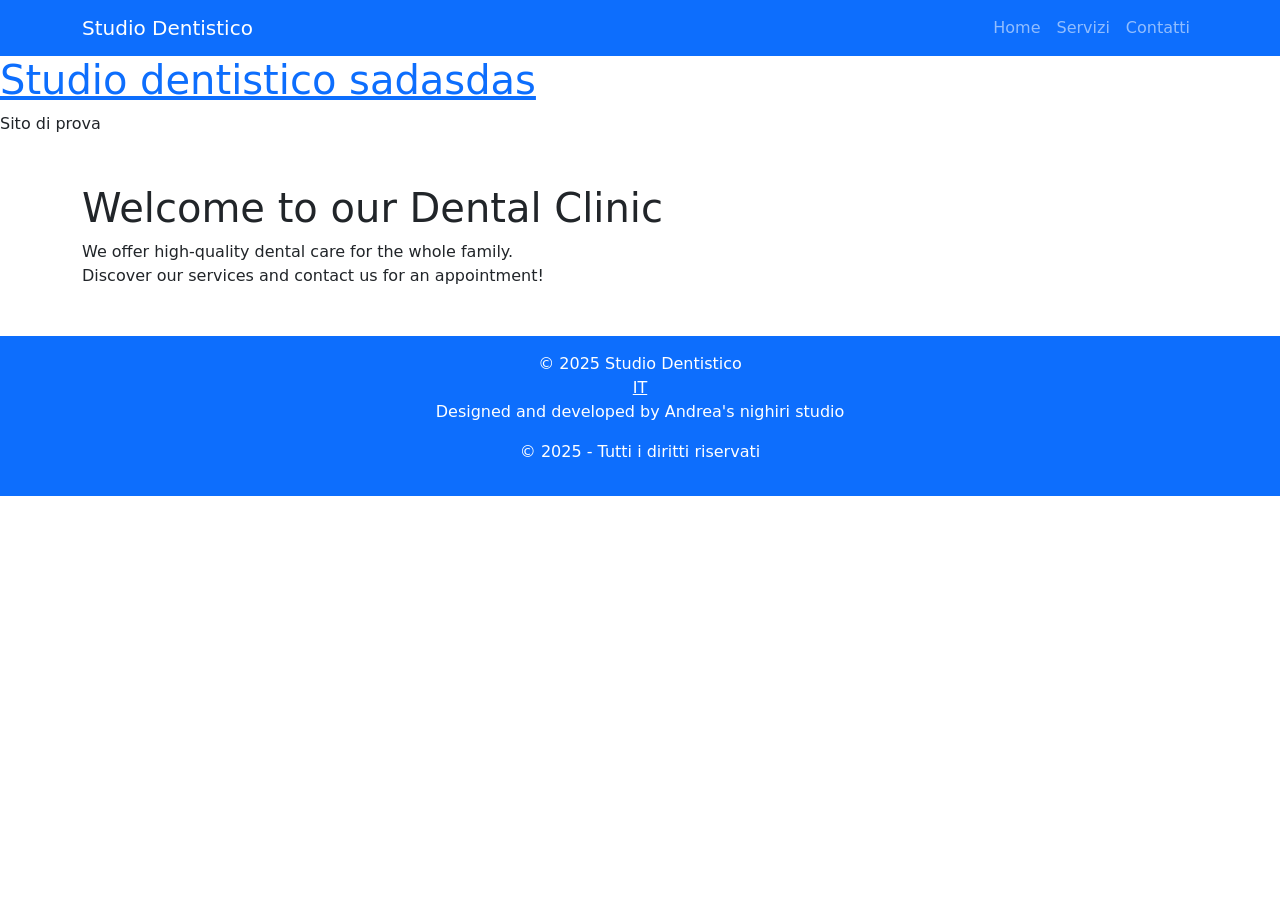
==== en/index.html @ e60d58b8 "Update from https://github.com/aerdnac1/studiodentisticolm/commit/644de31489ffd1f823ab9512b9eb81d92a" ====
<!doctype html><html lang="en"><head><meta charset="UTF-8"><meta name="viewport" content="width=device-width,initial-scale=1"><title>Home</title><link rel="stylesheet" href="/css/bootstrap.min.css"><link rel="stylesheet" href="/css/style.css"></head><body><header><nav class="navbar navbar-expand-lg navbar-dark bg-primary"><div class="container"><a class="navbar-brand" href="/en/">Studio Dentistico</a><ul class="navbar-nav ms-auto"><li class="nav-item"><a class="nav-link" href="/en/">Home</a></li><li class="nav-item"><a class="nav-link" href="/en/servizi/">Servizi</a></li><li class="nav-item"><a class="nav-link" href="/en/contatti/">Contatti</a></li></ul></div></nav><h1><a href="/">Studio dentistico sadasdas</a></h1><p>Sito di prova</p></header><main class="container my-5"><h1>Welcome to our Dental Clinic</h1><p>We offer high-quality dental care for the whole family.<br>Discover our services and contact us for an appointment!</p></main><footer class="bg-primary text-white text-center p-3">&copy; 2025 Studio Dentistico<br><a href="/it/" lang="it" class="text-white mx-2">IT</a><p>Designed and developed by Andrea&#39;s nighiri studio</p><p>© 2025 - Tutti i diritti riservati</p></footer><script src="/js/bootstrap.bundle.min.js"></script><script src="/js/script.js"></script></body></html>
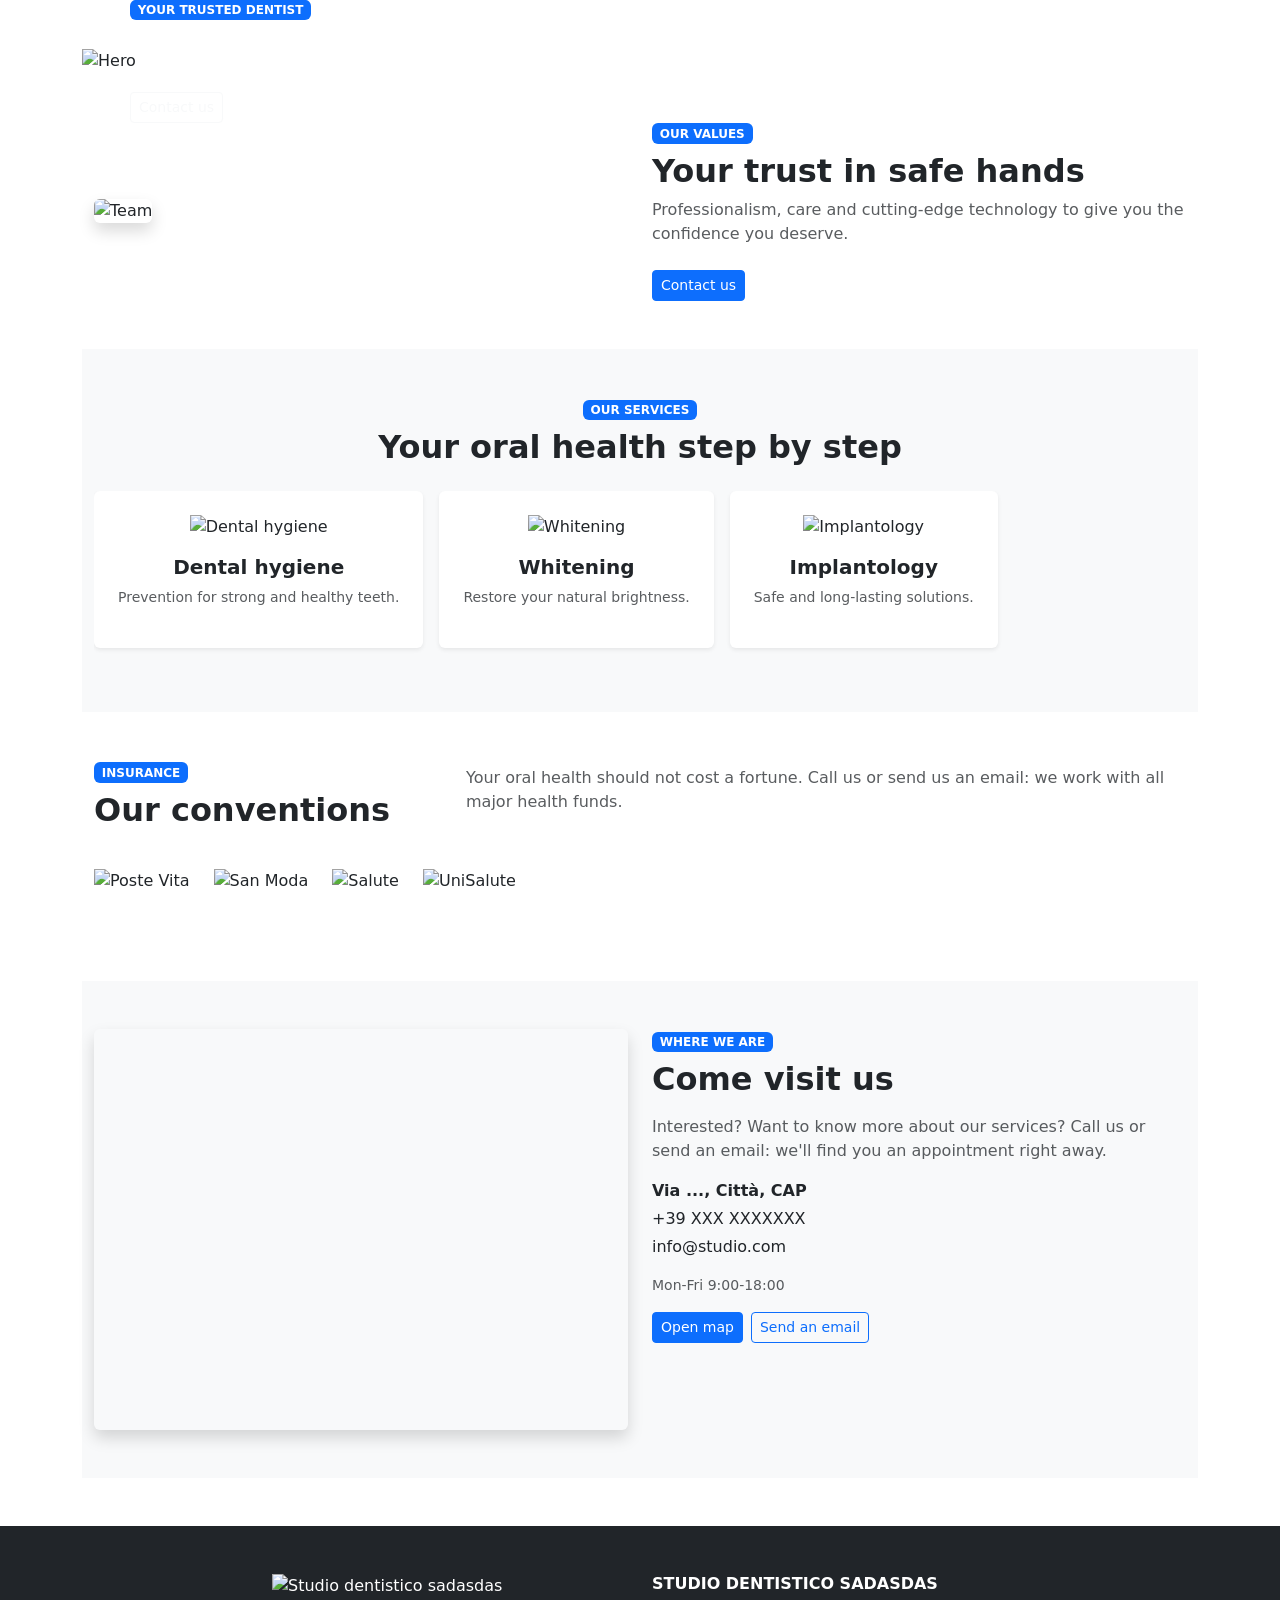
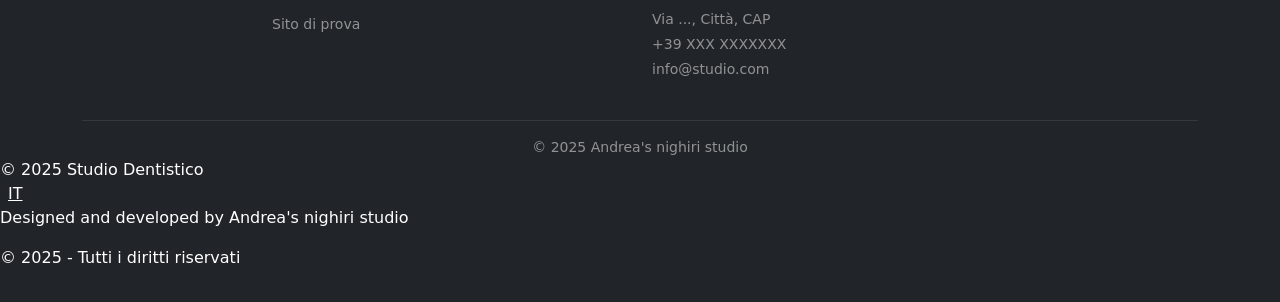
==== commit 5d500426: "Update from https://github.com/aerdnac1/studiodentisticolm/commit/4c09d55066d89d2bc985ddf14fbe2d414d" ====
--- a/en/index.html
+++ b/en/index.html
@@ -1 +1 @@
-<!doctype html><html lang="en"><head><meta charset="UTF-8"><meta name="viewport" content="width=device-width,initial-scale=1"><title>Home</title><link rel="stylesheet" href="/css/bootstrap.min.css"><link rel="stylesheet" href="/css/style.css"></head><body><header><nav class="navbar navbar-expand-lg navbar-dark bg-primary"><div class="container"><a class="navbar-brand" href="/en/">Studio Dentistico</a><ul class="navbar-nav ms-auto"><li class="nav-item"><a class="nav-link" href="/en/">Home</a></li><li class="nav-item"><a class="nav-link" href="/en/servizi/">Servizi</a></li><li class="nav-item"><a class="nav-link" href="/en/contatti/">Contatti</a></li></ul></div></nav><h1><a href="/">Studio dentistico sadasdas</a></h1><p>Sito di prova</p></header><main class="container my-5"><h1>Welcome to our Dental Clinic</h1><p>We offer high-quality dental care for the whole family.<br>Discover our services and contact us for an appointment!</p></main><footer class="bg-primary text-white text-center p-3">&copy; 2025 Studio Dentistico<br><a href="/it/" lang="it" class="text-white mx-2">IT</a><p>Designed and developed by Andrea&#39;s nighiri studio</p><p>© 2025 - Tutti i diritti riservati</p></footer><script src="/js/bootstrap.bundle.min.js"></script><script src="/js/script.js"></script></body></html>+<!doctype html><html lang="en"><head><meta charset="UTF-8"><meta name="viewport" content="width=device-width,initial-scale=1"><title>Home</title><link rel="stylesheet" href="/css/bootstrap.min.css"><link rel="stylesheet" href="/css/style.css"></head><body><main class="container my-5"><section class="hero-section position-relative"><img src="/img/hero/hero.jpg" alt="Hero" class="hero-bg w-100"><div class="hero-overlay position-absolute top-0 start-0 w-100 h-100"></div><div class="hero-content position-absolute top-50 start-0 translate-middle-y px-4 px-md-5"><span class="badge bg-primary text-uppercase mb-2">Your trusted dentist</span><h1 class="text-white fw-bold">Take care of your smile :)</h1><a href="#contatti" class="btn btn-outline-light btn-sm mt-2">Contact us</a></div></section><section class="values-section py-5"><div class="container"><div class="row align-items-center g-4"><div class="col-12 col-md-6 order-2 order-md-1"><img src="/img/team/team.jpg" alt="Team" class="img-fluid rounded shadow"></div><div class="col-12 col-md-6 order-1 order-md-2"><span class="badge bg-primary text-uppercase mb-2">Our values</span><h2 class="fw-bold">Your trust in safe hands</h2><p class="text-muted">Professionalism, care and cutting-edge technology to give you the confidence you deserve.</p><a href="#contatti" class="btn btn-primary btn-sm mt-2">Contact us</a></div></div></div></section><section class="services-section py-5 bg-light"><div class="container"><div class="text-center mb-4"><span class="badge bg-primary text-uppercase mb-2">Our services</span><h2 class="fw-bold">Your oral health step by step</h2></div><div class="services-carousel d-flex gap-3 overflow-auto pb-3"><div class="services-card flex-shrink-0 text-center p-4 bg-white rounded shadow-sm"><img src="/img/icons/igiene.svg" alt="Dental hygiene" class="mb-3" width="64" height="64"><h5 class="fw-bold">Dental hygiene</h5><p class="text-muted small">Prevention for strong and healthy teeth.</p></div><div class="services-card flex-shrink-0 text-center p-4 bg-white rounded shadow-sm"><img src="/img/icons/sbiancamento.svg" alt="Whitening" class="mb-3" width="64" height="64"><h5 class="fw-bold">Whitening</h5><p class="text-muted small">Restore your natural brightness.</p></div><div class="services-card flex-shrink-0 text-center p-4 bg-white rounded shadow-sm"><img src="/img/icons/implantologia.svg" alt="Implantology" class="mb-3" width="64" height="64"><h5 class="fw-bold">Implantology</h5><p class="text-muted small">Safe and long-lasting solutions.</p></div></div></div></section><section class="conventions-section py-5"><div class="container"><div class="row align-items-center g-4"><div class="col-12 col-md-4"><span class="badge bg-primary text-uppercase mb-2">Insurance</span><h2 class="fw-bold">Our conventions</h2></div><div class="col-12 col-md-8"><p class="text-muted">Your oral health should not cost a fortune. Call us or send us an email: we work with all major health funds.</p></div></div><div class="conventions-carousel d-flex align-items-center gap-4 overflow-auto py-4 mt-2"><img src="/img/logos/postevita.png" alt="Poste Vita" class="flex-shrink-0" height="40"> <img src="/img/logos/sanmoda.png" alt="San Moda" class="flex-shrink-0" height="40"> <img src="/img/logos/salute.png" alt="Salute" class="flex-shrink-0" height="40"> <img src="/img/logos/unisalute.png" alt="UniSalute" class="flex-shrink-0" height="40"></div></div></section><section class="location-section py-5 bg-light" id="contatti"><div class="container"><div class="row g-4 align-items-start"><div class="col-12 col-md-6 order-2 order-md-1"><div class="ratio ratio-4x3 rounded overflow-hidden shadow"><iframe src="https://www.google.com/maps/embed?pb=!1m18!1m12!1m3!1d1000!2d11.12!3d46.07!2m3!1f0!2f0!3f0!3m2!1i1024!2i768!4f13.1!3m3!1m2!1s0x0%3A0x0!2zNDbCsDA0JzEyLjAiTiAxMcKwMDcnMTIuMCJF!5e0!3m2!1sit!2sit!4v1000000000000" style="border:0" allowfullscreen loading="lazy" referrerpolicy="no-referrer-when-downgrade"></iframe></div></div><div class="col-12 col-md-6 order-1 order-md-2"><span class="badge bg-primary text-uppercase mb-2">Where we are</span><h2 class="fw-bold">Come visit us</h2><p class="text-muted mt-3">Interested? Want to know more about our services? Call us or send an email: we&#39;ll find you an appointment right away.</p><p class="mb-1"><strong>Via ..., Città, CAP</strong></p><p class="mb-1">+39 XXX XXXXXXX</p><p class="mb-3">info@studio.com</p><p class="text-muted small">Mon-Fri 9:00-18:00</p><div class="d-flex gap-2 mt-3 flex-wrap"><a href="https://maps.google.com" target="_blank" rel="noopener" class="btn btn-primary btn-sm">Open map</a> <a href="https://maps.google.com" target="_blank" rel="noopener" class="btn btn-outline-primary btn-sm">Send an email</a></div></div></div></div></section></main><footer class="bg-dark text-white pt-5 pb-3"><div class="container"><div class="row g-4 justify-content-center text-center text-md-start"><div class="col-12 col-md-4"><img src="/img/logos/logo.png" alt="Studio dentistico sadasdas" height="48" class="mb-3"><p class="small text-white-50">Sito di prova</p></div><div class="col-12 col-md-4"><h6 class="fw-bold text-uppercase mb-3">Studio dentistico sadasdas</h6><p class="small text-white-50 mb-1">Via ..., Città, CAP</p><p class="small text-white-50 mb-1">+39 XXX XXXXXXX</p><p class="small text-white-50">info@studio.com</p></div></div><hr class="border-secondary mt-4"><p class="text-center text-white-50 small mb-0">&copy; 2025 Andrea&#39;s nighiri studio</p></div>&copy; 2025 Studio Dentistico<br><a href="/it/" lang="it" class="text-white mx-2">IT</a><p>Designed and developed by Andrea&#39;s nighiri studio</p><p>© 2025 - Tutti i diritti riservati</p></footer><script src="/js/bootstrap.bundle.min.js"></script><script src="/js/script.js"></script></body></html>
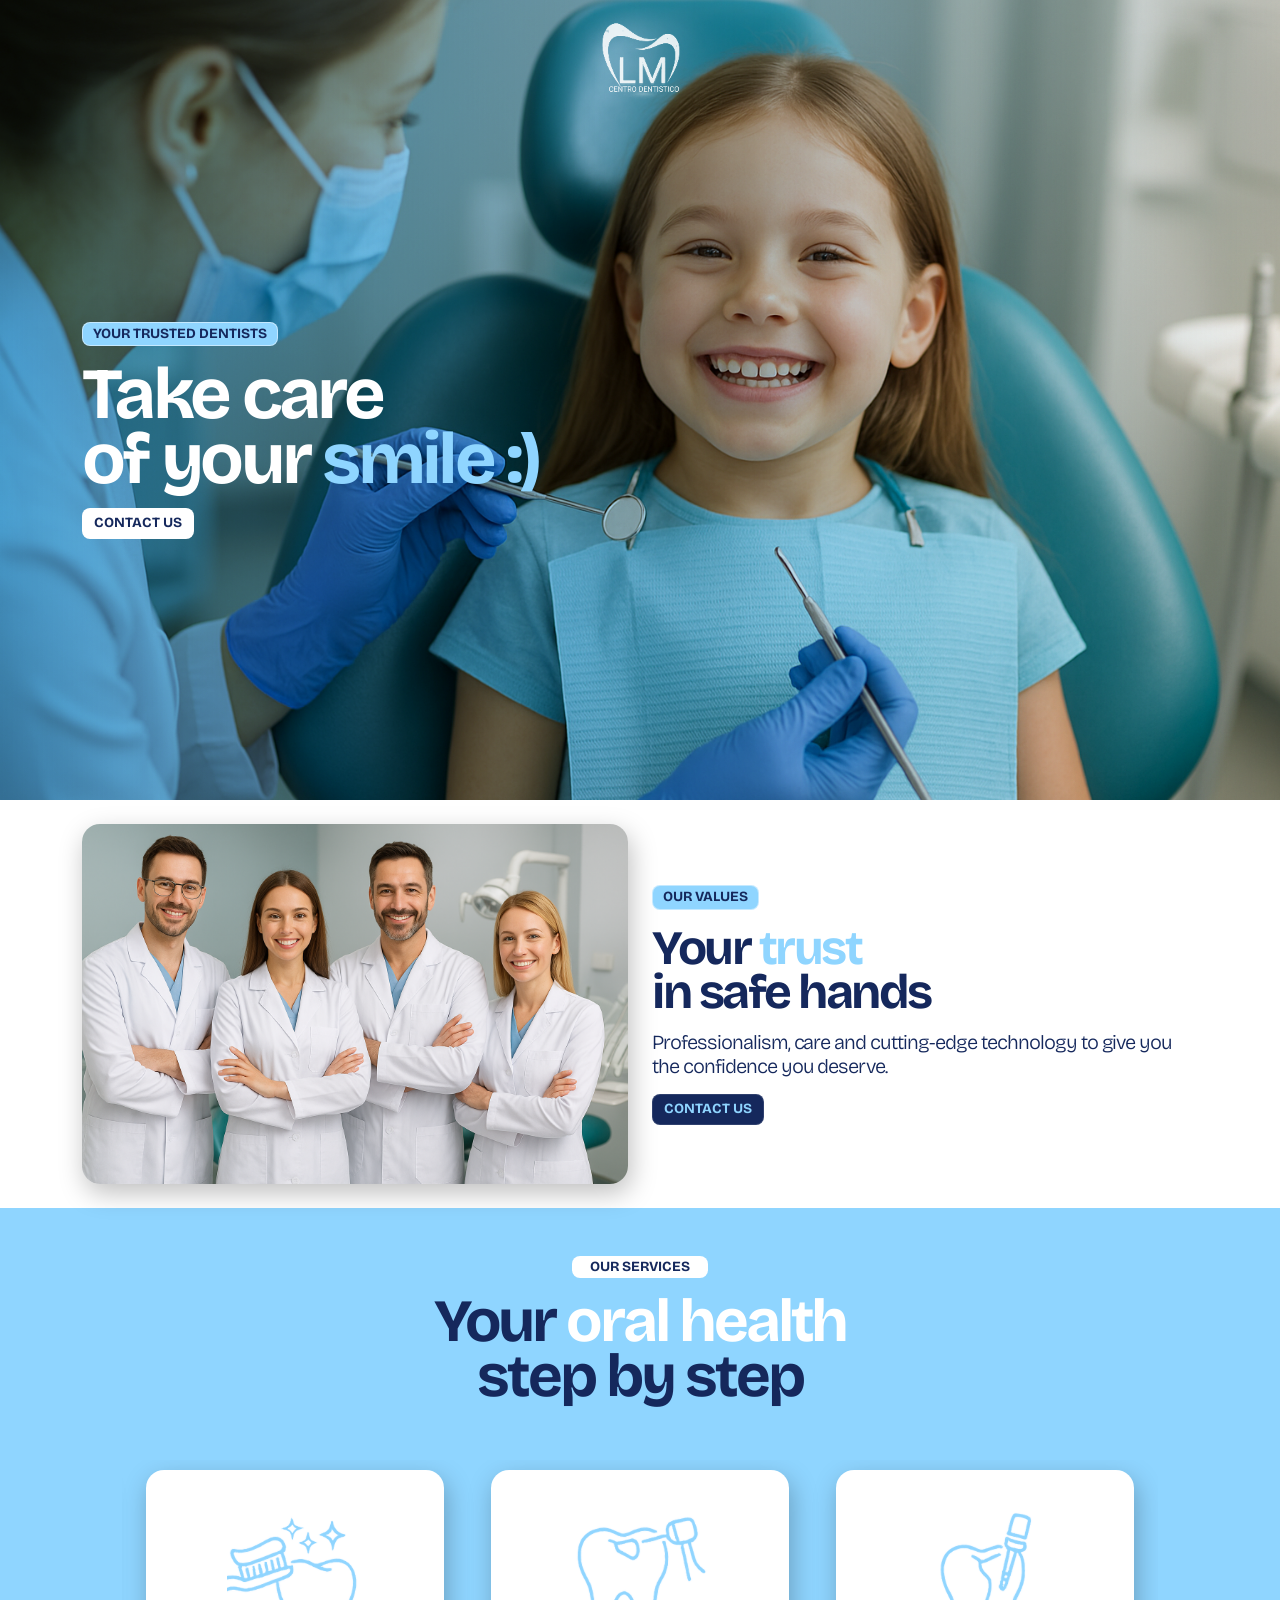
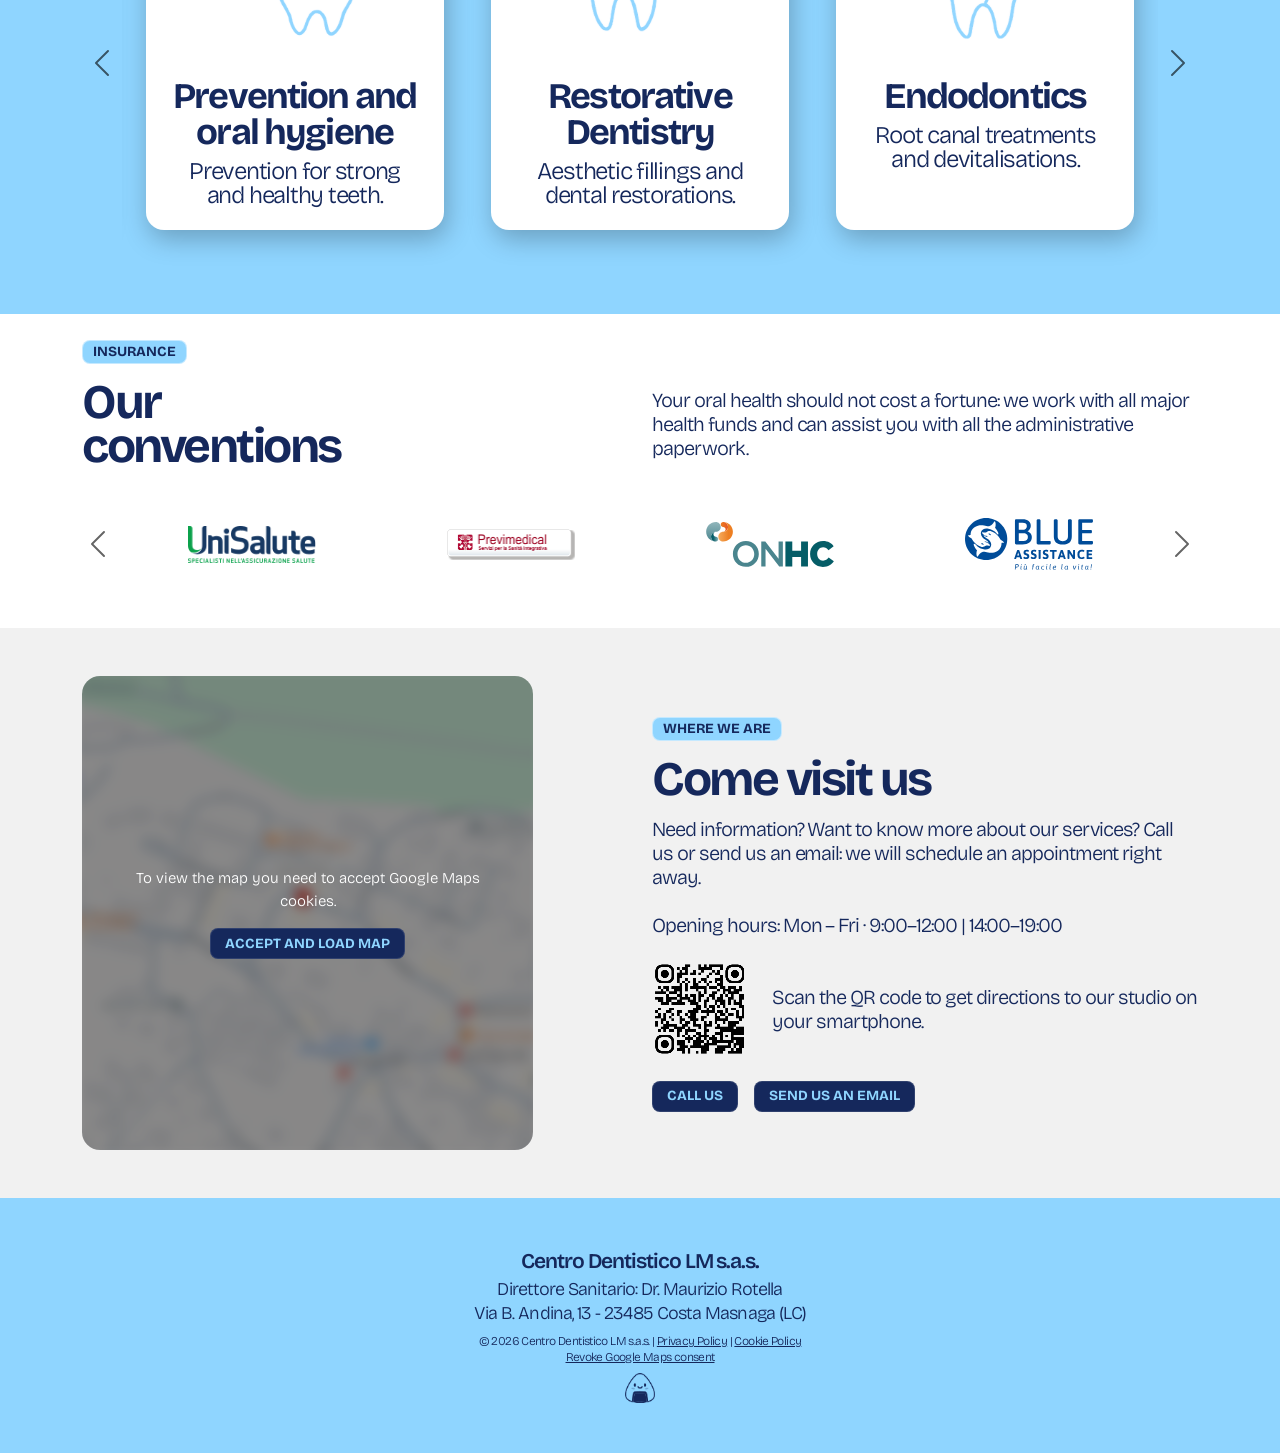
==== commit cc3ee1c8: "Update from https://github.com/aerdnac1/studiodentisticolm/commit/012fd859475fcc7dfa6a72af4cd1468dc0" ====
--- a/en/index.html
+++ b/en/index.html
@@ -1 +1 @@
-<!doctype html><html lang="en"><head><meta charset="UTF-8"><meta name="viewport" content="width=device-width,initial-scale=1"><title>Home</title><link rel="stylesheet" href="/css/bootstrap.min.css"><link rel="stylesheet" href="/css/style.css"></head><body><main class="container my-5"><section class="hero-section position-relative"><img src="/img/hero/hero.jpg" alt="Hero" class="hero-bg w-100"><div class="hero-overlay position-absolute top-0 start-0 w-100 h-100"></div><div class="hero-content position-absolute top-50 start-0 translate-middle-y px-4 px-md-5"><span class="badge bg-primary text-uppercase mb-2">Your trusted dentist</span><h1 class="text-white fw-bold">Take care of your smile :)</h1><a href="#contatti" class="btn btn-outline-light btn-sm mt-2">Contact us</a></div></section><section class="values-section py-5"><div class="container"><div class="row align-items-center g-4"><div class="col-12 col-md-6 order-2 order-md-1"><img src="/img/team/team.jpg" alt="Team" class="img-fluid rounded shadow"></div><div class="col-12 col-md-6 order-1 order-md-2"><span class="badge bg-primary text-uppercase mb-2">Our values</span><h2 class="fw-bold">Your trust in safe hands</h2><p class="text-muted">Professionalism, care and cutting-edge technology to give you the confidence you deserve.</p><a href="#contatti" class="btn btn-primary btn-sm mt-2">Contact us</a></div></div></div></section><section class="services-section py-5 bg-light"><div class="container"><div class="text-center mb-4"><span class="badge bg-primary text-uppercase mb-2">Our services</span><h2 class="fw-bold">Your oral health step by step</h2></div><div class="services-carousel d-flex gap-3 overflow-auto pb-3"><div class="services-card flex-shrink-0 text-center p-4 bg-white rounded shadow-sm"><img src="/img/icons/igiene.svg" alt="Dental hygiene" class="mb-3" width="64" height="64"><h5 class="fw-bold">Dental hygiene</h5><p class="text-muted small">Prevention for strong and healthy teeth.</p></div><div class="services-card flex-shrink-0 text-center p-4 bg-white rounded shadow-sm"><img src="/img/icons/sbiancamento.svg" alt="Whitening" class="mb-3" width="64" height="64"><h5 class="fw-bold">Whitening</h5><p class="text-muted small">Restore your natural brightness.</p></div><div class="services-card flex-shrink-0 text-center p-4 bg-white rounded shadow-sm"><img src="/img/icons/implantologia.svg" alt="Implantology" class="mb-3" width="64" height="64"><h5 class="fw-bold">Implantology</h5><p class="text-muted small">Safe and long-lasting solutions.</p></div></div></div></section><section class="conventions-section py-5"><div class="container"><div class="row align-items-center g-4"><div class="col-12 col-md-4"><span class="badge bg-primary text-uppercase mb-2">Insurance</span><h2 class="fw-bold">Our conventions</h2></div><div class="col-12 col-md-8"><p class="text-muted">Your oral health should not cost a fortune. Call us or send us an email: we work with all major health funds.</p></div></div><div class="conventions-carousel d-flex align-items-center gap-4 overflow-auto py-4 mt-2"><img src="/img/logos/postevita.png" alt="Poste Vita" class="flex-shrink-0" height="40"> <img src="/img/logos/sanmoda.png" alt="San Moda" class="flex-shrink-0" height="40"> <img src="/img/logos/salute.png" alt="Salute" class="flex-shrink-0" height="40"> <img src="/img/logos/unisalute.png" alt="UniSalute" class="flex-shrink-0" height="40"></div></div></section><section class="location-section py-5 bg-light" id="contatti"><div class="container"><div class="row g-4 align-items-start"><div class="col-12 col-md-6 order-2 order-md-1"><div class="ratio ratio-4x3 rounded overflow-hidden shadow"><iframe src="https://www.google.com/maps/embed?pb=!1m18!1m12!1m3!1d1000!2d11.12!3d46.07!2m3!1f0!2f0!3f0!3m2!1i1024!2i768!4f13.1!3m3!1m2!1s0x0%3A0x0!2zNDbCsDA0JzEyLjAiTiAxMcKwMDcnMTIuMCJF!5e0!3m2!1sit!2sit!4v1000000000000" style="border:0" allowfullscreen loading="lazy" referrerpolicy="no-referrer-when-downgrade"></iframe></div></div><div class="col-12 col-md-6 order-1 order-md-2"><span class="badge bg-primary text-uppercase mb-2">Where we are</span><h2 class="fw-bold">Come visit us</h2><p class="text-muted mt-3">Interested? Want to know more about our services? Call us or send an email: we&#39;ll find you an appointment right away.</p><p class="mb-1"><strong>Via ..., Città, CAP</strong></p><p class="mb-1">+39 XXX XXXXXXX</p><p class="mb-3">info@studio.com</p><p class="text-muted small">Mon-Fri 9:00-18:00</p><div class="d-flex gap-2 mt-3 flex-wrap"><a href="https://maps.google.com" target="_blank" rel="noopener" class="btn btn-primary btn-sm">Open map</a> <a href="https://maps.google.com" target="_blank" rel="noopener" class="btn btn-outline-primary btn-sm">Send an email</a></div></div></div></div></section></main><footer class="bg-dark text-white pt-5 pb-3"><div class="container"><div class="row g-4 justify-content-center text-center text-md-start"><div class="col-12 col-md-4"><img src="/img/logos/logo.png" alt="Studio dentistico sadasdas" height="48" class="mb-3"><p class="small text-white-50">Sito di prova</p></div><div class="col-12 col-md-4"><h6 class="fw-bold text-uppercase mb-3">Studio dentistico sadasdas</h6><p class="small text-white-50 mb-1">Via ..., Città, CAP</p><p class="small text-white-50 mb-1">+39 XXX XXXXXXX</p><p class="small text-white-50">info@studio.com</p></div></div><hr class="border-secondary mt-4"><p class="text-center text-white-50 small mb-0">&copy; 2025 Andrea&#39;s nighiri studio</p></div>&copy; 2025 Studio Dentistico<br><a href="/it/" lang="it" class="text-white mx-2">IT</a><p>Designed and developed by Andrea&#39;s nighiri studio</p><p>© 2025 - Tutti i diritti riservati</p></footer><script src="/js/bootstrap.bundle.min.js"></script><script src="/js/script.js"></script></body></html>+<!doctype html><html lang="en"><head><meta charset="UTF-8"><meta name="viewport" content="width=device-width,initial-scale=1"><meta http-equiv="Content-Security-Policy" content="default-src 'self'; script-src 'self'; style-src 'self' 'unsafe-inline'; frame-src https://www.google.com https://maps.google.com; img-src 'self' data: https:; font-src 'self'; connect-src 'none';"><meta http-equiv="X-Frame-Options" content="SAMEORIGIN"><meta http-equiv="X-Content-Type-Options" content="nosniff"><meta name="referrer" content="no-referrer-when-downgrade"><meta name="language" content="en"><meta name="description" content="Siamo uno studio dentistico dedicato a fornire cure dentali di alta qualità in un ambiente accogliente e professionale. Il nostro team di esperti è impegnato a garantire la salute orale dei nostri pazienti attraverso trattamenti personalizzati e tecnologie all&#39;avanguardia."><link rel="canonical" href="https://www.studiodentisticolm.it/en/"><meta property="og:title" content="Home — Centro Dentistico LM s.a.s."><meta property="og:description" content="Siamo uno studio dentistico dedicato a fornire cure dentali di alta qualità in un ambiente accogliente e professionale. Il nostro team di esperti è impegnato a garantire la salute orale dei nostri pazienti attraverso trattamenti personalizzati e tecnologie all&#39;avanguardia."><meta property="og:url" content="https://www.studiodentisticolm.it/en/"><meta property="og:type" content="website"><meta property="og:image" content="https://www.studiodentisticolm.it/img/hero/titolo-background@1x.png"><title>Home — Centro Dentistico LM s.a.s.</title><link rel="stylesheet" href="/css/bootstrap.min.css"><link rel="stylesheet" href="/css/style.css"></head><body><a href="#main-content" class="skip-link">Skip to main content</a><main id="main-content" aria-label="Main content"><section class="hero-section position-relative overflow-hidden" aria-labelledby="hero-heading"><img src="/img/hero/titolo-background@1x.png" alt="" class="hero-bg"><div class="hero-overlay position-absolute top-0 start-0 w-100 h-100"></div><div class="container-lg position-relative h-100 d-flex flex-column"><div class="row pt-3"><div class="col-12 text-center"><div class="hero-logo"><img src="/img/logos/dentista-logo@1x.png" alt="Logo Centro Dentistico LM" class="hero-logo-img"></div></div></div><div class="row flex-grow-1 align-items-end align-items-md-center pb-4"><div class="col-12 col-md-6 col-lg-5"><div class="row mb-3"><div class="col-12"><span class="section-badge hero-badge">Your trusted dentists</span></div></div><div class="row mb-3"><div class="col-12"><h1 id="hero-heading" class="hero-title">Take care<br>of your <span class="hero-title-accent">smile :)</span></h1></div></div><div class="row mb-4"><div class="col-12"><a href="mailto:centrodentisticolm@gmail.com" class="hero-cta">CONTACT US</a></div></div></div></div></div></section><section class="values-section py-3 py-md-4" aria-labelledby="values-heading"><div class="container-lg"><div class="row align-items-center g-4"><div class="col-12 col-md-6 order-2 order-md-1"><img src="/img/team/team@1x.png" alt="The team at Centro Dentistico LM" class="values-team-img"></div><div class="col-12 col-md-6 order-1 order-md-2"><div class="row mb-3"><div class="col-12"><span class="section-badge values-badge">Our values</span></div></div><div class="row mb-3"><div class="col-12"><h2 id="values-heading" class="values-title">Your <span class="values-title-accent">trust</span><br>in safe hands</h2></div></div><div class="row mb-3"><div class="col-12"><p class="values-text">Professionalism, care and cutting-edge technology to give you the confidence you deserve.</p></div></div><div class="row"><div class="col-12"><a href="mailto:centrodentisticolm@gmail.com" class="values-cta">CONTACT US</a></div></div></div></div></div></section><section class="services-section py-5" aria-labelledby="services-heading"><div class="container-lg"><div class="row justify-content-center mb-3"><div class="col-auto"><span class="section-badge services-badge">Our services</span></div></div><div class="row justify-content-center mb-5"><div class="col-12 text-center"><h2 id="services-heading" class="services-title">Your <span class="services-title-accent">oral health</span><br>step by step</h2></div></div><div class="d-md-none"><div class="mc-carousel services-carousel-wrap" data-mc-visible="1" data-mc-interval="3000"><div class="mc-viewport services-mc-viewport"><div class="mc-track"><div class="mc-item"><button class="services-card d-flex flex-column align-items-center" data-bs-toggle="modal" data-bs-target="#service-modal-igiene" aria-haspopup="dialog"><img src="/img/icons/01_igiene_orale@1x.png" alt="Prevention and oral hygiene" class="services-card-img"><h3 class="services-card-title">Prevention and oral hygiene</h3><p class="services-card-text mb-0">Prevention for strong and healthy teeth.</p></button></div><div class="mc-item"><button class="services-card d-flex flex-column align-items-center" data-bs-toggle="modal" data-bs-target="#service-modal-conservativa" aria-haspopup="dialog"><img src="/img/icons/02_conservativa@1x.png" alt="Restorative Dentistry" class="services-card-img"><h3 class="services-card-title">Restorative Dentistry</h3><p class="services-card-text mb-0">Aesthetic fillings and dental restorations.</p></button></div><div class="mc-item"><button class="services-card d-flex flex-column align-items-center" data-bs-toggle="modal" data-bs-target="#service-modal-endodonzia" aria-haspopup="dialog"><img src="/img/icons/03_endodonzia@1x.png" alt="Endodontics" class="services-card-img"><h3 class="services-card-title">Endodontics</h3><p class="services-card-text mb-0">Root canal treatments and devitalisations.</p></button></div><div class="mc-item"><button class="services-card d-flex flex-column align-items-center" data-bs-toggle="modal" data-bs-target="#service-modal-protesi" aria-haspopup="dialog"><img src="/img/icons/04_protesi@1x.png" alt="Prosthetics" class="services-card-img"><h3 class="services-card-title">Prosthetics</h3><p class="services-card-text mb-0">Fixed and removable.</p></button></div><div class="mc-item"><button class="services-card d-flex flex-column align-items-center" data-bs-toggle="modal" data-bs-target="#service-modal-implantologia" aria-haspopup="dialog"><img src="/img/icons/05_implantologia@1x.png" alt="Implantology" class="services-card-img"><h3 class="services-card-title">Implantology</h3><p class="services-card-text mb-0">Safe and long-lasting solutions.</p></button></div><div class="mc-item"><button class="services-card d-flex flex-column align-items-center" data-bs-toggle="modal" data-bs-target="#service-modal-ortodonzia" aria-haspopup="dialog"><img src="/img/icons/06_ortodonzia@1x.png" alt="Orthodontics" class="services-card-img"><h3 class="services-card-title">Orthodontics</h3><p class="services-card-text mb-0">Invisible aligners.</p></button></div><div class="mc-item"><button class="services-card d-flex flex-column align-items-center" data-bs-toggle="modal" data-bs-target="#service-modal-parodontologia" aria-haspopup="dialog"><img src="/img/icons/07_parodontologia@1x.png" alt="Periodontology" class="services-card-img"><h3 class="services-card-title">Periodontology</h3><p class="services-card-text mb-0">Treatment of gingivitis and periodontitis.</p></button></div><div class="mc-item"><button class="services-card d-flex flex-column align-items-center" data-bs-toggle="modal" data-bs-target="#service-modal-chirurgia" aria-haspopup="dialog"><img src="/img/icons/08_chirurgia@1x.png" alt="Oral Surgery" class="services-card-img"><h3 class="services-card-title">Oral Surgery</h3><p class="services-card-text mb-0">Extractions in complete safety.</p></button></div><div class="mc-item"><button class="services-card d-flex flex-column align-items-center" data-bs-toggle="modal" data-bs-target="#service-modal-estetica" aria-haspopup="dialog"><img src="/img/icons/09_estetica@1x.png" alt="Aesthetic Dentistry" class="services-card-img"><h3 class="services-card-title">Aesthetic Dentistry</h3><p class="services-card-text mb-0">Teeth whitening and dental veneers.</p></button></div></div></div><button class="mc-prev services-carousel-control" type="button" aria-label="Previous"><span class="carousel-control-prev-icon" aria-hidden="true"></span> <span class="visually-hidden">Previous</span></button> <button class="mc-next services-carousel-control" type="button" aria-label="Next"><span class="carousel-control-next-icon" aria-hidden="true"></span> <span class="visually-hidden">Next</span></button></div></div><div class="d-none d-md-block"><div class="mc-carousel services-carousel-wrap" data-mc-visible="3" data-mc-interval="3000"><div class="mc-viewport services-mc-viewport"><div class="mc-track"><div class="mc-item"><button class="services-card d-flex flex-column align-items-center" data-bs-toggle="modal" data-bs-target="#service-modal-igiene" aria-haspopup="dialog"><img src="/img/icons/01_igiene_orale@1x.png" alt="Prevention and oral hygiene" class="services-card-img"><h3 class="services-card-title">Prevention and oral hygiene</h3><p class="services-card-text mb-0">Prevention for strong and healthy teeth.</p></button></div><div class="mc-item"><button class="services-card d-flex flex-column align-items-center" data-bs-toggle="modal" data-bs-target="#service-modal-conservativa" aria-haspopup="dialog"><img src="/img/icons/02_conservativa@1x.png" alt="Restorative Dentistry" class="services-card-img"><h3 class="services-card-title">Restorative Dentistry</h3><p class="services-card-text mb-0">Aesthetic fillings and dental restorations.</p></button></div><div class="mc-item"><button class="services-card d-flex flex-column align-items-center" data-bs-toggle="modal" data-bs-target="#service-modal-endodonzia" aria-haspopup="dialog"><img src="/img/icons/03_endodonzia@1x.png" alt="Endodontics" class="services-card-img"><h3 class="services-card-title">Endodontics</h3><p class="services-card-text mb-0">Root canal treatments and devitalisations.</p></button></div><div class="mc-item"><button class="services-card d-flex flex-column align-items-center" data-bs-toggle="modal" data-bs-target="#service-modal-protesi" aria-haspopup="dialog"><img src="/img/icons/04_protesi@1x.png" alt="Prosthetics" class="services-card-img"><h3 class="services-card-title">Prosthetics</h3><p class="services-card-text mb-0">Fixed and removable.</p></button></div><div class="mc-item"><button class="services-card d-flex flex-column align-items-center" data-bs-toggle="modal" data-bs-target="#service-modal-implantologia" aria-haspopup="dialog"><img src="/img/icons/05_implantologia@1x.png" alt="Implantology" class="services-card-img"><h3 class="services-card-title">Implantology</h3><p class="services-card-text mb-0">Safe and long-lasting solutions.</p></button></div><div class="mc-item"><button class="services-card d-flex flex-column align-items-center" data-bs-toggle="modal" data-bs-target="#service-modal-ortodonzia" aria-haspopup="dialog"><img src="/img/icons/06_ortodonzia@1x.png" alt="Orthodontics" class="services-card-img"><h3 class="services-card-title">Orthodontics</h3><p class="services-card-text mb-0">Invisible aligners.</p></button></div><div class="mc-item"><button class="services-card d-flex flex-column align-items-center" data-bs-toggle="modal" data-bs-target="#service-modal-parodontologia" aria-haspopup="dialog"><img src="/img/icons/07_parodontologia@1x.png" alt="Periodontology" class="services-card-img"><h3 class="services-card-title">Periodontology</h3><p class="services-card-text mb-0">Treatment of gingivitis and periodontitis.</p></button></div><div class="mc-item"><button class="services-card d-flex flex-column align-items-center" data-bs-toggle="modal" data-bs-target="#service-modal-chirurgia" aria-haspopup="dialog"><img src="/img/icons/08_chirurgia@1x.png" alt="Oral Surgery" class="services-card-img"><h3 class="services-card-title">Oral Surgery</h3><p class="services-card-text mb-0">Extractions in complete safety.</p></button></div><div class="mc-item"><button class="services-card d-flex flex-column align-items-center" data-bs-toggle="modal" data-bs-target="#service-modal-estetica" aria-haspopup="dialog"><img src="/img/icons/09_estetica@1x.png" alt="Aesthetic Dentistry" class="services-card-img"><h3 class="services-card-title">Aesthetic Dentistry</h3><p class="services-card-text mb-0">Teeth whitening and dental veneers.</p></button></div></div></div><button class="mc-prev services-carousel-control" type="button" aria-label="Previous"><span class="carousel-control-prev-icon" aria-hidden="true"></span> <span class="visually-hidden">Previous</span></button> <button class="mc-next services-carousel-control" type="button" aria-label="Next"><span class="carousel-control-next-icon" aria-hidden="true"></span> <span class="visually-hidden">Next</span></button></div></div></div></section><div class="modal fade" id="service-modal-igiene" tabindex="-1" aria-labelledby="service-modal-igiene-label" aria-hidden="true"><div class="modal-dialog modal-dialog-centered"><div class="modal-content"><div class="modal-header border-0 pb-0"><h4 class="modal-title services-modal-title" id="service-modal-igiene-label">Prevention and oral hygiene</h4><button type="button" class="btn-close" data-bs-dismiss="modal" aria-label="Close"></button></div><div class="modal-body pt-2"><p class="services-modal-subtitle">Prevention and Oral Hygiene: professional oral hygiene (scaling, check-ups, fissure sealants, fluoride prophylaxis and oral hygiene education)</p><p class="services-modal-description">Prevention is the foundation of a healthy mouth. Through regular check-ups and professional oral hygiene sessions, we help patients prevent cavities, gingivitis and other oral diseases. We educate adults and children on proper daily hygiene to keep their smile healthy over time.</p></div></div></div></div><div class="modal fade" id="service-modal-conservativa" tabindex="-1" aria-labelledby="service-modal-conservativa-label" aria-hidden="true"><div class="modal-dialog modal-dialog-centered"><div class="modal-content"><div class="modal-header border-0 pb-0"><h4 class="modal-title services-modal-title" id="service-modal-conservativa-label">Restorative Dentistry</h4><button type="button" class="btn-close" data-bs-dismiss="modal" aria-label="Close"></button></div><div class="modal-body pt-2"><p class="services-modal-subtitle">Restorative Dentistry: aesthetic fillings and dental restorations</p><p class="services-modal-description">We treat teeth damaged by decay or trauma, preserving as much of the natural tooth structure as possible. We use high-quality aesthetic materials for functional and long-lasting fillings and restorations.</p></div></div></div></div><div class="modal fade" id="service-modal-endodonzia" tabindex="-1" aria-labelledby="service-modal-endodonzia-label" aria-hidden="true"><div class="modal-dialog modal-dialog-centered"><div class="modal-content"><div class="modal-header border-0 pb-0"><h4 class="modal-title services-modal-title" id="service-modal-endodonzia-label">Endodontics</h4><button type="button" class="btn-close" data-bs-dismiss="modal" aria-label="Close"></button></div><div class="modal-body pt-2"><p class="services-modal-subtitle">Endodontics: devitalisations, root canal treatments and endodontic retreatments</p><p class="services-modal-description">When decay reaches the inner part of the tooth, we intervene with precise and painless root canal treatments. Our goal is to eliminate the infection, save the natural tooth and restore its functionality.</p></div></div></div></div><div class="modal fade" id="service-modal-protesi" tabindex="-1" aria-labelledby="service-modal-protesi-label" aria-hidden="true"><div class="modal-dialog modal-dialog-centered"><div class="modal-content"><div class="modal-header border-0 pb-0"><h4 class="modal-title services-modal-title" id="service-modal-protesi-label">Prosthetics</h4><button type="button" class="btn-close" data-bs-dismiss="modal" aria-label="Close"></button></div><div class="modal-body pt-2"><p class="services-modal-subtitle">Prosthetics: fixed and removable</p><p class="services-modal-description">We create custom fixed and removable prostheses, designed to ensure comfort, aesthetics and functionality. Each solution is tailored to restore a natural smile and proper chewing.</p></div></div></div></div><div class="modal fade" id="service-modal-implantologia" tabindex="-1" aria-labelledby="service-modal-implantologia-label" aria-hidden="true"><div class="modal-dialog modal-dialog-centered"><div class="modal-content"><div class="modal-header border-0 pb-0"><h4 class="modal-title services-modal-title" id="service-modal-implantologia-label">Implantology</h4><button type="button" class="btn-close" data-bs-dismiss="modal" aria-label="Close"></button></div><div class="modal-body pt-2"><p class="services-modal-subtitle">Implantology: dental implants, immediate loading implantology and bone regeneration</p><p class="services-modal-description">Dental implants are a safe and long-lasting solution for replacing one or more missing teeth. Thanks to modern techniques and high-quality materials, we restore aesthetics and functionality in a stable and reliable way.</p></div></div></div></div><div class="modal fade" id="service-modal-ortodonzia" tabindex="-1" aria-labelledby="service-modal-ortodonzia-label" aria-hidden="true"><div class="modal-dialog modal-dialog-centered"><div class="modal-content"><div class="modal-header border-0 pb-0"><h4 class="modal-title services-modal-title" id="service-modal-ortodonzia-label">Orthodontics</h4><button type="button" class="btn-close" data-bs-dismiss="modal" aria-label="Close"></button></div><div class="modal-body pt-2"><p class="services-modal-subtitle">Orthodontics: invisible aligners</p><p class="services-modal-description">We correct dental misalignments and chewing problems in children, adolescents and adults. We offer solutions such as invisible orthodontic treatments, designed to combine effectiveness and discretion.</p></div></div></div></div><div class="modal fade" id="service-modal-parodontologia" tabindex="-1" aria-labelledby="service-modal-parodontologia-label" aria-hidden="true"><div class="modal-dialog modal-dialog-centered"><div class="modal-content"><div class="modal-header border-0 pb-0"><h4 class="modal-title services-modal-title" id="service-modal-parodontologia-label">Periodontology</h4><button type="button" class="btn-close" data-bs-dismiss="modal" aria-label="Close"></button></div><div class="modal-body pt-2"><p class="services-modal-subtitle">Periodontology: treatment of gingivitis, periodontitis, root planing and periodontal surgery</p><p class="services-modal-description">We treat gum diseases such as gingivitis and periodontitis, with targeted therapies to preserve the health of the tooth&#39;s supporting tissues and prevent tooth loss.</p></div></div></div></div><div class="modal fade" id="service-modal-chirurgia" tabindex="-1" aria-labelledby="service-modal-chirurgia-label" aria-hidden="true"><div class="modal-dialog modal-dialog-centered"><div class="modal-content"><div class="modal-header border-0 pb-0"><h4 class="modal-title services-modal-title" id="service-modal-chirurgia-label">Oral Surgery</h4><button type="button" class="btn-close" data-bs-dismiss="modal" aria-label="Close"></button></div><div class="modal-body pt-2"><p class="services-modal-subtitle">Oral Surgery: extractions in complete safety</p><p class="services-modal-description">We perform oral surgery procedures such as simple and complex extractions, including wisdom teeth, in a safe and controlled environment.</p></div></div></div></div><div class="modal fade" id="service-modal-estetica" tabindex="-1" aria-labelledby="service-modal-estetica-label" aria-hidden="true"><div class="modal-dialog modal-dialog-centered"><div class="modal-content"><div class="modal-header border-0 pb-0"><h4 class="modal-title services-modal-title" id="service-modal-estetica-label">Aesthetic Dentistry</h4><button type="button" class="btn-close" data-bs-dismiss="modal" aria-label="Close"></button></div><div class="modal-body pt-2"><p class="services-modal-subtitle">Aesthetic Dentistry: teeth whitening and dental veneers</p><p class="services-modal-description">We improve the aesthetics of the smile through treatments such as teeth whitening and veneers, to achieve whiter, more harmonious and natural-looking teeth.</p></div></div></div></div><section class="conventions-section py-4" aria-labelledby="conventions-heading"><div class="container-lg"><div class="row mb-3"><div class="col-12"><span class="section-badge conventions-badge">Insurance</span></div></div><div class="row align-items-center mb-3"><div class="col-12 col-md-6 mb-3 mb-md-0"><h2 id="conventions-heading" class="conventions-title">Our<br>conventions</h2></div><div class="col-12 col-md-6"><p class="conventions-text mb-0">Your oral health should not cost a fortune: we work with all major health funds and can assist you with all the administrative paperwork.</p></div></div><div class="d-md-none"><div class="mc-carousel conventions-carousel-wrap" data-mc-visible="2" data-mc-interval="3000"><div class="mc-viewport"><div class="mc-track"><div class="mc-item"><div class="conventions-logo-card d-flex align-items-center justify-content-center"><img src="/img/conventions/unisalute@1x.png" alt="UniSalute" class="conventions-logo-img"></div></div><div class="mc-item"><div class="conventions-logo-card d-flex align-items-center justify-content-center"><img src="/img/conventions/previmedical@1x.png" alt="Previmedical" class="conventions-logo-img"></div></div><div class="mc-item"><div class="conventions-logo-card d-flex align-items-center justify-content-center"><img src="/img/conventions/odontonetwork@1x.svg" alt="OdontoNetwork" class="conventions-logo-img"></div></div><div class="mc-item"><div class="conventions-logo-card d-flex align-items-center justify-content-center"><img src="/img/conventions/blueassistance@1x.svg" alt="Blue Assistance" class="conventions-logo-img"></div></div><div class="mc-item"><div class="conventions-logo-card d-flex align-items-center justify-content-center"><img src="/img/conventions/sanilog@1x.webp" alt="Sanilog" class="conventions-logo-img"></div></div><div class="mc-item"><div class="conventions-logo-card d-flex align-items-center justify-content-center"><img src="/img/conventions/metasalute@1x.png" alt="MetaSalute" class="conventions-logo-img"></div></div></div></div><button class="mc-prev conventions-carousel-control" type="button" aria-label="Previous"><span class="carousel-control-prev-icon" aria-hidden="true"></span> <span class="visually-hidden">Previous</span></button> <button class="mc-next conventions-carousel-control" type="button" aria-label="Next"><span class="carousel-control-next-icon" aria-hidden="true"></span> <span class="visually-hidden">Next</span></button></div></div><div class="d-none d-md-block"><div class="mc-carousel conventions-carousel-wrap" data-mc-visible="4" data-mc-interval="3000"><div class="mc-viewport"><div class="mc-track"><div class="mc-item"><div class="conventions-logo-card d-flex align-items-center justify-content-center"><img src="/img/conventions/unisalute@1x.png" alt="UniSalute" class="conventions-logo-img"></div></div><div class="mc-item"><div class="conventions-logo-card d-flex align-items-center justify-content-center"><img src="/img/conventions/previmedical@1x.png" alt="Previmedical" class="conventions-logo-img"></div></div><div class="mc-item"><div class="conventions-logo-card d-flex align-items-center justify-content-center"><img src="/img/conventions/odontonetwork@1x.svg" alt="OdontoNetwork" class="conventions-logo-img"></div></div><div class="mc-item"><div class="conventions-logo-card d-flex align-items-center justify-content-center"><img src="/img/conventions/blueassistance@1x.svg" alt="Blue Assistance" class="conventions-logo-img"></div></div><div class="mc-item"><div class="conventions-logo-card d-flex align-items-center justify-content-center"><img src="/img/conventions/sanilog@1x.webp" alt="Sanilog" class="conventions-logo-img"></div></div><div class="mc-item"><div class="conventions-logo-card d-flex align-items-center justify-content-center"><img src="/img/conventions/metasalute@1x.png" alt="MetaSalute" class="conventions-logo-img"></div></div></div></div><button class="mc-prev conventions-carousel-control" type="button" aria-label="Previous"><span class="carousel-control-prev-icon" aria-hidden="true"></span> <span class="visually-hidden">Previous</span></button> <button class="mc-next conventions-carousel-control" type="button" aria-label="Next"><span class="carousel-control-next-icon" aria-hidden="true"></span> <span class="visually-hidden">Next</span></button></div></div></div></section><section class="location-section py-5" id="contatti" aria-labelledby="location-heading"><div class="container-lg"><div class="row g-4 align-items-center"><div class="col-12 col-md-5 order-2 order-md-1 d-flex justify-content-center justify-content-md-start"><a href="https://maps.google.com/?q=Via+B.+Andina,+13,+23485+Costa+Masnaga+LC" target="_blank" rel="noopener noreferrer" class="location-map-link d-md-none"><img src="/img/maps/studio-map@1x.png" alt="Mappa Studio Dentistico LM" class="location-map-img"> <span class="location-map-btn">Tap to open maps</span></a><div class="location-map-consent d-none d-md-flex" id="mapConsentBox" data-src="https://maps.google.com/maps?q=Via+B.+Andina,+13,+23485+Costa+Masnaga+LC&amp;t=&amp;z=16&amp;ie=UTF8&amp;iwloc=&amp;output=embed"><div class="text-center"><p class="location-map-consent-text">To view the map you need to accept Google Maps cookies.</p><button class="location-cta mx-auto" id="mapConsentBtn">Accept and load map</button></div></div><iframe class="location-map-iframe map-hidden" id="mapIframe" sandbox="allow-same-origin allow-scripts allow-popups" allowfullscreen="" referrerpolicy="no-referrer-when-downgrade" title="Mappa Studio Dentistico LM"></iframe></div><div class="col-md-1 d-none d-md-block order-md-2"></div><div class="col-12 col-md-6 order-1 order-md-3"><div class="row mb-3"><div class="col-12"><span class="section-badge location-badge">Where we are</span></div></div><div class="row mb-3"><div class="col-12"><h2 id="location-heading" class="location-title">Come visit us</h2></div></div><div class="row mb-4"><div class="col-12"><p class="location-text mb-0">Need information? Want to know more about our services? Call us or send us an email: we will schedule an appointment right away.</p></div></div><div class="row mb-4"><div class="col-12"><p class="location-text mb-0">Opening hours: Mon – Fri · 9:00–12:00 | 14:00–19:00</p></div></div><div class="row mb-4 d-none d-md-flex align-items-center"><div class="col-auto"><img src="/img/qr-code@1x.png" alt="QR Code for directions to the studio" class="location-qr-img"></div><div class="col"><p class="location-text mb-0">Scan the QR code to get directions to our studio on your smartphone.</p></div></div><div class="row"><div class="col-12"><div class="d-flex flex-wrap gap-3"><a href="tel:+39 031 855467" class="location-cta">Call us</a> <a href="mailto:centrodentisticolm@gmail.com" class="location-cta">Send us an email</a></div></div></div></div></div></div></section></main><footer class="footer-section" aria-label="Site footer"><div class="container-lg h-100 d-flex flex-column justify-content-center align-items-center"><div class="text-center mb-2"><p class="footer-title mb-1">Centro Dentistico LM s.a.s.</p><p class="footer-info mb-0">Direttore Sanitario: Dr. Maurizio Rotella</p><p class="footer-info mb-0">Via B. Andina, 13 - 23485 Costa Masnaga (LC)</p></div><div class="text-center mb-2"><p class="footer-legal mb-0">© 2026 Centro Dentistico LM s.a.s.&nbsp;|&nbsp;<a href="/en/privacy-policy/" class="footer-link">Privacy Policy</a>&nbsp;|&nbsp;<a href="/en/cookie-policy/" class="footer-link">Cookie Policy</a></p><p class="footer-legal mb-0"><button id="resetPrivacyBtn" class="footer-link footer-reset-btn">Revoke Google Maps consent</button></p></div><div class="text-center"><img src="/img/logos/onigiri-studio-icon@1x.png" alt="Onigiri Studio" class="footer-logo"></div></div></footer><script src="/js/bootstrap.bundle.min.js"></script><script src="/js/script.js"></script></body></html>
--- a/css/style.css
+++ b/css/style.css
@@ -0,0 +1,938 @@
+
+/* ============================================================
+   FONT SELF-HOSTED: Bricolage Grotesque (variable)
+   ============================================================ */
+@font-face {
+  font-family: 'Bricolage Grotesque';
+  src: url('/fonts/bricolage-grotesque-variable.woff2') format('woff2-variations');
+  font-weight: 200 800;
+  font-style: normal;
+  font-display: swap;
+}
+
+/* ============================================================
+   ACCESSIBILITÀ
+   ============================================================ */
+.skip-link {
+  position: absolute;
+  top: -100px;
+  left: 0;
+  background: #15285C;
+  color: #ffffff;
+  font-family: var(--font-base);
+  font-size: 14px;
+  font-weight: 600;
+  padding: 10px 16px;
+  text-decoration: none;
+  border-radius: 0 0 6px 0;
+  z-index: 9999;
+  transition: top 0.15s ease;
+}
+
+.skip-link:focus {
+  top: 0;
+  color: #ffffff;
+}
+
+/* Focus visibile per navigazione da tastiera (WCAG 2.4.7)
+   Arancio ambrato #E07800 — contrasto complementare al blu della palette */
+*:focus-visible {
+  outline: 3px solid #E07800;
+  outline-offset: 3px;
+  border-radius: 3px;
+}
+
+/* Rimuove l'outline di default solo quando non serve (mouse/touch) */
+*:focus:not(:focus-visible) {
+  outline: none;
+}
+
+/* ============================================================
+   VARIABILI
+   ============================================================ */
+:root {
+  /* Colori */
+  --color-primary:        #1a1a2e;
+  --color-secondary:      #16213e;
+  --color-accent:         #0f3460;
+  --color-white:          #ffffff;
+  --color-text:           #333333;
+  --color-muted:          #6c757d;
+  --color-badge-hero-bg:  rgba(143, 213, 255, 1);
+  --color-badge-hero-text: rgba(21, 40, 92, 1);
+
+  /* Tipografia */
+  --font-base:       "Bricolage Grotesque", sans-serif;
+  --font-size-base:  16px;
+  --line-height-base: 1.6;
+
+  /* Spaziature */
+  --spacing-xs:  0.25rem;
+  --spacing-sm:  0.5rem;
+  --spacing-md:  1rem;
+  --spacing-lg:  2rem;
+  --spacing-xl:  4rem;
+
+  /* Breakpoints (solo come riferimento, i media query usano i valori diretti) */
+  /* mobile:  < 576px  */
+  /* tablet:  576px – 991px  */
+  /* desktop: >= 992px */
+}
+
+/* ============================================================
+   RESET / BASE
+   ============================================================ */
+*, *::before, *::after {
+  box-sizing: border-box;
+  margin: 0;
+  padding: 0;
+}
+
+/* Disabilita scroll anchoring sui carousel per evitare salti della pagina */
+.carousel {
+  overflow-anchor: none;
+}
+
+/* Rispetta la preferenza di sistema "riduci le animazioni" (WCAG 2.2.1) */
+@media (prefers-reduced-motion: reduce) {
+  .carousel .carousel-item {
+    transition: none !important;
+  }
+  html {
+    scroll-behavior: auto;
+  }
+}
+
+html {
+  font-size: var(--font-size-base);
+  scroll-behavior: smooth;
+}
+
+body {
+  font-family: var(--font-base);
+  font-optical-sizing: auto;
+  font-weight: 400;
+  font-style: normal;
+  font-variation-settings: "wdth" 100;
+  color: var(--color-text);
+  line-height: var(--line-height-base);
+  background-color: var(--color-white);
+  overflow-anchor: none;
+}
+
+img {
+  max-width: 100%;
+  height: auto;
+  display: block;
+}
+
+h1, h2, h3, h4, h5, h6 {
+  font-family: var(--font-base);
+  font-weight: 700;
+  line-height: 1.2;
+}
+
+/* ============================================================
+   SEZIONE: HERO
+   ============================================================ */
+.hero-section {
+  position: relative;
+  width: 100%;
+  height: clamp(420px, 70vh, 765px);
+  overflow: hidden;
+}
+
+.hero-bg {
+  position: absolute;
+  top: 0;
+  left: 0;
+  width: 100%;
+  height: 100%;
+  object-fit: cover;
+  object-position: center;
+}
+
+.hero-overlay {
+  background: linear-gradient(270deg, rgba(28, 99, 166, 0) 0%, rgba(78, 170, 221, 1) 100%, rgba(0, 130, 202, 0.99) 100%);
+  mix-blend-mode: multiply;
+}
+
+.section-badge {
+  display: inline-flex;
+  justify-content: center;
+  align-items: center;
+  width: fit-content;
+  height: auto;
+  padding: 0px 10px;
+  border-radius: 8px;
+  font-family: var(--font-base);
+  font-size: 14px;
+  font-weight: 700;
+  text-align: center;
+  text-transform: uppercase;
+  white-space: nowrap;
+}
+
+.hero-badge {
+  border: 1px solid rgba(255, 255, 255, 0.48);
+  background-color: var(--color-badge-hero-bg);
+  color: var(--color-badge-hero-text);
+}
+
+.values-badge {
+  border: 1px solid rgba(255, 255, 255, 0.48);
+  background-color: var(--color-badge-hero-bg);
+  color: var(--color-badge-hero-text);
+}
+
+.hero-title {
+  color: #ffffff;
+  font-family: var(--font-base);
+  font-size: 54px;
+  font-weight: 700;
+  line-height: 46px;
+  letter-spacing: -2.775px;
+  margin: 0;
+}
+
+.hero-title-accent {
+  color: #8FD5FF;
+}
+
+.hero-cta {
+  display: flex;
+  justify-content: center;
+  align-items: center;
+  width: 112px;
+  height: 31px;
+  border: 1px solid rgba(255, 255, 255, 0.11);
+  border-radius: 8px;
+  background-color: rgba(255, 255, 255, 1);
+  color: #15285C;
+  font-family: var(--font-base);
+  font-size: 14px;
+  font-weight: 700;
+  text-align: center;
+  text-decoration: none;
+  letter-spacing: 0;
+  transition: background-color 0.2s ease, color 0.2s ease;
+}
+
+.hero-cta:hover {
+  background-color: #15285C;
+  color: #ffffff;
+}
+
+.hero-logo {
+  display: inline-block;
+  mix-blend-mode: screen;
+}
+
+.hero-logo-img {
+  width: 84px;
+  height: 83px;
+  object-fit: contain;
+}
+
+/* ============================================================
+   SEZIONE: VALUES
+   ============================================================ */
+.values-section {
+  /* personalizza qui */
+}
+
+.values-team-img {
+  width: 100%;
+  height: 251px;
+  object-fit: cover;
+  box-shadow: 3px 9px 26px 0 rgba(0, 0, 0, 0.25);
+  border-radius: 18px;
+  display: block;
+}
+
+.values-title {
+  color: #15285C;
+  font-family: var(--font-base);
+  font-size: 48px;
+  font-weight: 700;
+  line-height: 44px;
+  letter-spacing: -2.467px;
+  margin: 0;
+}
+
+.values-title-accent {
+  color: #8FD5FF;
+}
+
+.values-text {
+  color: #15285C;
+  font-family: var(--font-base);
+  font-size: 20px;
+  font-weight: 300;
+  line-height: 24px;
+  letter-spacing: -1.028px;
+  margin: 0;
+}
+
+.values-cta {
+  display: flex;
+  justify-content: center;
+  align-items: center;
+  width: 112px;
+  height: 31px;
+  border: 1px solid rgba(255, 255, 255, 0.11);
+  border-radius: 8px;
+  background-color: rgba(21, 40, 92, 1);
+  color: rgba(143, 213, 255, 1);
+  font-family: var(--font-base);
+  font-size: 14px;
+  font-weight: 700;
+  text-align: center;
+  text-decoration: none;
+  text-transform: uppercase;
+  letter-spacing: 0;
+  transition: background-color 0.2s ease, color 0.2s ease;
+}
+
+.values-cta:hover {
+  background-color: rgba(143, 213, 255, 1);
+  color: #15285C;
+}
+
+/* ============================================================
+   SEZIONE: SERVICES
+   ============================================================ */
+.services-section {
+  background-color: rgba(143, 213, 255, 1);
+}
+
+.services-badge {
+  display: flex;
+  justify-content: center;
+  align-items: center;
+  width: 136px;
+  height: 22px;
+  border: 1px solid rgba(255, 255, 255, 0.48);
+  border-radius: 8px;
+  background-color: rgba(255, 255, 255, 1);
+  color: rgba(21, 40, 92, 1);
+  font-size: 14px;
+  font-weight: 700;
+  text-align: center;
+  text-transform: uppercase;
+  white-space: nowrap;
+  padding: 0;
+}
+
+.services-title {
+  color: rgba(21, 40, 92, 1);
+  font-family: var(--font-base);
+  font-size: 47px;
+  font-weight: 700;
+  letter-spacing: -2.42px;
+  line-height: 44px;
+  text-align: center;
+}
+
+.services-title-accent {
+  color: #ffffff;
+}
+
+.services-carousel-wrap {
+  padding-left: 2.5rem;
+  padding-right: 2.5rem;
+}
+
+.services-mc-viewport {
+  padding: 10px 0 36px;
+}
+
+.services-carousel-control {
+  filter: invert(1) brightness(0) saturate(100%);
+  opacity: 0.6;
+  width: 2rem;
+}
+
+.services-carousel-control:hover {
+  opacity: 1;
+}
+
+.services-card {
+  width: 298px;
+  height: 360px;
+  box-shadow: 3px 9px 26px 0px rgba(0, 0, 0, 0.25);
+  border-radius: 18px;
+  background-color: rgba(255, 255, 255, 1);
+  padding: 16px 10px;
+  gap: 8px;
+  margin-left: auto;
+  margin-right: auto;
+}
+
+.services-card-img {
+  width: 136px;
+  height: 185px;
+  object-fit: contain;
+  flex-shrink: 0;
+}
+
+.services-card-title {
+  max-width: 278px;
+  color: rgba(21, 40, 92, 1);
+  font-family: var(--font-base);
+  font-size: 36px;
+  font-weight: 700;
+  letter-spacing: -1.85px;
+  text-align: center;
+  line-height: 36px;
+  margin: 0;
+}
+
+.services-card-text {
+  max-width: 249px;
+  color: rgba(21, 40, 92, 1);
+  font-family: var(--font-base);
+  font-size: 24px;
+  font-weight: 300;
+  letter-spacing: -1.23px;
+  text-align: center;
+  line-height: 24px;
+  margin: 0;
+}
+
+button.services-card {
+  border: none;
+  cursor: pointer;
+  text-align: center;
+  transition: transform 0.15s ease, box-shadow 0.15s ease;
+}
+
+button.services-card:hover {
+  transform: translateY(-4px);
+  box-shadow: 3px 18px 36px 0px rgba(0, 0, 0, 0.28);
+}
+
+[id^="service-modal-"] .modal-content {
+  border-radius: 18px;
+  box-shadow: 3px 9px 26px 0px rgba(0, 0, 0, 0.25);
+  padding: 3rem;
+  position: relative;
+}
+
+[id^="service-modal-"] .modal-header {
+  padding: 0 0 0.75rem 0;
+}
+
+[id^="service-modal-"] .modal-body {
+  padding: 0;
+}
+
+[id^="service-modal-"] .btn-close {
+  position: absolute;
+  top: 1rem;
+  right: 1rem;
+}
+
+.services-modal-title {
+  color: rgba(21, 40, 92, 1);
+  font-family: var(--font-base);
+  font-size: 36px;
+  font-weight: 700;
+  letter-spacing: -1.85px;
+  line-height: 36px;
+}
+
+.services-modal-subtitle {
+  color: rgba(21, 40, 92, 1);
+  font-family: var(--font-base);
+  font-size: 24px;
+  font-weight: 300;
+  letter-spacing: -1.23px;
+  line-height: 1.5;
+  margin-bottom: 1rem;
+}
+
+.services-modal-description {
+  color: rgba(21, 40, 92, 1);
+  font-family: var(--font-base);
+  font-weight: 300;
+  font-size: 1rem;
+  line-height: 1.65;
+  margin-bottom: 0;
+}
+
+/* ============================================================
+   SEZIONE: CONVENTIONS
+   ============================================================ */
+.conventions-section {
+  /* personalizza qui */
+}
+
+.conventions-badge {
+  border: 1px solid rgba(255, 255, 255, 0.48);
+  background-color: var(--color-badge-hero-bg);
+  color: var(--color-badge-hero-text);
+}
+
+.conventions-title {
+  color: #15285C;
+  font-family: var(--font-base);
+  font-size: 48px;
+  font-weight: 700;
+  line-height: 44px;
+  letter-spacing: -2.467px;
+  margin: 0;
+}
+
+.conventions-text {
+  color: #15285C;
+  font-family: var(--font-base);
+  font-size: 20px;
+  font-weight: 300;
+  line-height: 24px;
+  letter-spacing: -1.028px;
+  margin: 0;
+}
+
+/* Carousel multi-item: un logo alla volta */
+.mc-carousel {
+  position: relative;
+}
+
+.mc-viewport {
+  overflow: hidden;
+}
+
+.mc-track {
+  display: flex;
+  flex-wrap: nowrap;
+}
+
+.mc-item {
+  flex-shrink: 0;
+  width: calc(100% / var(--mc-visible, 1));
+  display: flex;
+  align-items: center;
+  justify-content: center;
+  min-height: 120px;
+}
+
+/* Frecce: sovrapposte al carosello come Bootstrap */
+.mc-prev,
+.mc-next {
+  position: absolute;
+  top: 0;
+  bottom: 0;
+  z-index: 1;
+  display: flex;
+  align-items: center;
+  justify-content: center;
+  width: 2.5rem;
+  padding: 0;
+  background: none;
+  border: 0;
+  cursor: pointer;
+}
+
+.mc-prev { left: 0; }
+.mc-next { right: 0; }
+
+.conventions-carousel-wrap {
+  padding-left: 2.5rem;
+  padding-right: 2.5rem;
+}
+
+.conventions-logo-card {
+  width: 160px;
+  height: 100px;
+  background-color: rgba(255, 255, 255, 1);
+  border-radius: 12px;
+  padding: 16px;
+  flex-shrink: 0;
+}
+
+.conventions-logo-img {
+  max-width: 100%;
+  max-height: 68px;
+  object-fit: contain;
+}
+
+.conventions-carousel-control {
+  filter: invert(1) brightness(0) saturate(100%);
+  opacity: 0.6;
+  width: 2rem;
+}
+
+.conventions-carousel-control:hover {
+  opacity: 1;
+}
+
+/* ============================================================
+   SEZIONE: LOCATION
+   ============================================================ */
+.location-section {
+  background-color: rgba(241, 241, 241, 1);
+}
+
+.location-badge {
+  border: 1px solid rgba(255, 255, 255, 0.48);
+  background-color: var(--color-badge-hero-bg);
+  color: var(--color-badge-hero-text);
+}
+
+.location-title {
+  color: #15285C;
+  font-family: var(--font-base);
+  font-size: 48px;
+  font-weight: 700;
+  line-height: 44px;
+  letter-spacing: -2.467px;
+  margin: 0;
+}
+
+.location-text {
+  color: #15285C;
+  font-family: var(--font-base);
+  font-size: 20px;
+  font-weight: 300;
+  line-height: 24px;
+  letter-spacing: -1.028px;
+  margin: 0;
+}
+
+.location-cta {
+  display: flex;
+  justify-content: center;
+  align-items: center;
+  width: fit-content;
+  height: 31px;
+  padding: 0 14px;
+  border: 1px solid rgba(255, 255, 255, 0.11);
+  border-radius: 8px;
+  background-color: rgba(21, 40, 92, 1);
+  color: rgba(143, 213, 255, 1);
+  font-family: var(--font-base);
+  font-size: 14px;
+  font-weight: 700;
+  text-align: center;
+  text-decoration: none;
+  text-transform: uppercase;
+  letter-spacing: 0;
+  white-space: nowrap;
+  cursor: pointer;
+  transition: background-color 0.2s ease, color 0.2s ease;
+}
+
+.location-cta:hover {
+  background-color: rgba(143, 213, 255, 1);
+  color: #15285C;
+}
+
+.location-map-link {
+  position: relative;
+  display: inline-block;
+  text-decoration: none;
+}
+
+.location-map-btn {
+  position: absolute;
+  bottom: 12px;
+  left: 50%;
+  transform: translateX(-50%);
+  display: flex;
+  justify-content: center;
+  align-items: center;
+  width: 228px;
+  height: 31px;
+  border: 1px solid rgba(255, 255, 255, 0.11);
+  border-radius: 8px;
+  background-color: rgba(21, 40, 92, 1);
+  color: rgba(143, 213, 255, 1);
+  font-family: var(--font-base);
+  font-size: 14px;
+  font-weight: 700;
+  text-align: center;
+  text-transform: uppercase;
+  white-space: nowrap;
+}
+
+.location-map-img {
+  width: 383px;
+  height: 251px;
+  max-width: 100%;
+  object-fit: cover;
+  box-shadow: 3px 9px 26px 0 rgba(0, 0, 0, 0.25);
+  border-radius: 18px;
+  display: block;
+}
+
+.location-map-iframe {
+  width: 100%;
+  min-height: 474px;
+  border: 0;
+  border-radius: 18px;
+  box-shadow: 3px 9px 26px 0 rgba(0, 0, 0, 0.25);
+  display: block;
+}
+
+/* Utility per nascondere elementi sovrascrivendo i !important di Bootstrap */
+.map-hidden {
+  display: none !important;
+}
+
+.location-map-consent {
+  position: relative;
+  width: 100%;
+  min-height: 474px;
+  border-radius: 18px;
+  overflow: hidden;
+  display: flex;
+  align-items: center;
+  justify-content: center;
+  padding: 24px;
+}
+
+.location-map-consent::before {
+  content: '';
+  position: absolute;
+  inset: 0;
+  background-image: url('/img/maps/studio-map@1x.png');
+  background-size: cover;
+  background-position: center;
+  filter: blur(6px) brightness(0.55);
+  transform: scale(1.05);
+  border-radius: 18px;
+}
+
+.location-map-consent > div {
+  position: relative;
+  z-index: 1;
+}
+
+.location-map-consent-text {
+  font-family: var(--font-base);
+  font-size: 15px;
+  font-weight: 300;
+  color: #ffffff;
+  margin-bottom: 16px;
+  line-height: 1.5;
+}
+
+.location-qr-img {
+  width: 96px;
+  height: 96px;
+  display: block;
+  border-radius: 8px;
+  mix-blend-mode: multiply;
+}
+
+/* ============================================================
+   SEZIONE: FOOTER
+   ============================================================ */
+.footer-section {
+  height: 255px;
+  background-color: rgba(143, 213, 255, 1);
+  display: flex;
+  align-items: center;
+}
+
+.footer-title {
+  font-family: var(--font-base);
+  font-size: 21px;
+  font-weight: 600;
+  line-height: 24px;
+  letter-spacing: -1.079px;
+  color: #15285C;
+  margin: 0;
+}
+
+.footer-info {
+  font-family: var(--font-base);
+  font-size: 18px;
+  font-weight: 300;
+  line-height: 24px;
+  letter-spacing: -0.925px;
+  color: #15285C;
+  margin: 0;
+}
+
+.footer-legal {
+  font-family: var(--font-base);
+  font-size: 12px;
+  font-weight: 300;
+  line-height: 16px;
+  letter-spacing: -0.617px;
+  color: #15285C;
+  margin: 0;
+}
+
+.footer-link {
+  font-family: var(--font-base);
+  font-size: 12px;
+  font-weight: 300;
+  line-height: 16px;
+  letter-spacing: -0.617px;
+  color: #15285C;
+  text-decoration: underline;
+}
+
+.footer-link:hover {
+  color: #15285C;
+  opacity: 0.75;
+}
+
+.footer-reset-btn {
+  background: none;
+  border: none;
+  padding: 0;
+  cursor: pointer;
+}
+
+.footer-logo {
+  width: 30px;
+  height: 30px;
+  display: block;
+  margin: 0 auto;
+}
+
+/* ============================================================
+   PAGINE POLICY (privacy / cookie)
+   ============================================================ */
+.policy-page {
+  background-color: #f8f9fa;
+  min-height: calc(100vh - 255px);
+}
+
+.policy-h1 {
+  font-family: var(--font-base);
+  font-size: 36px;
+  font-weight: 700;
+  color: #15285C;
+  margin-bottom: 4px;
+}
+
+.policy-updated {
+  font-family: var(--font-base);
+  font-size: 14px;
+  font-weight: 300;
+  color: #6c757d;
+  margin-bottom: 24px;
+}
+
+.policy-h2 {
+  font-family: var(--font-base);
+  font-size: 22px;
+  font-weight: 600;
+  color: #15285C;
+  margin-top: 32px;
+  margin-bottom: 8px;
+}
+
+.policy-h3 {
+  font-family: var(--font-base);
+  font-size: 17px;
+  font-weight: 600;
+  color: #15285C;
+  margin-top: 16px;
+  margin-bottom: 6px;
+}
+
+.policy-text {
+  font-family: var(--font-base);
+  font-size: 15px;
+  font-weight: 300;
+  line-height: 1.7;
+  color: #333;
+}
+
+.policy-list {
+  font-family: var(--font-base);
+  font-size: 15px;
+  font-weight: 300;
+  line-height: 1.7;
+  color: #333;
+  padding-left: 20px;
+}
+
+.policy-link {
+  color: #15285C;
+  text-decoration: underline;
+}
+
+.policy-link:hover {
+  color: rgba(21, 40, 92, 0.7);
+}
+
+.policy-back-link {
+  font-family: var(--font-base);
+  font-size: 14px;
+  font-weight: 600;
+  color: #15285C;
+  text-decoration: none;
+}
+
+.policy-back-link:hover {
+  text-decoration: underline;
+  color: #15285C;
+}
+
+/* ============================================================
+   MOBILE FIRST — stili aggiuntivi (< 576px)
+   ============================================================ */
+
+/* ============================================================
+   TABLET — (>= 576px)
+   ============================================================ */
+@media (min-width: 576px) {
+
+}
+
+/* ============================================================
+   TABLET LARGE — (>= 768px)
+   ============================================================ */
+@media (min-width: 768px) {
+  .hero-section {
+    height: 800px;
+  }
+
+  .hero-title {
+    font-size: 72px;
+    line-height: 65px;
+    letter-spacing: -3.7px;
+    white-space: nowrap;
+  }
+
+  .hero-bg {
+    position: absolute;
+    top: 0;
+    left: 0;
+    width: 100%;
+    height: 100%;
+    object-fit: cover;
+    object-position: center;
+  }
+
+  .values-team-img {
+    height: 360px;
+  }
+
+  .services-title {
+    font-size: 60px;
+    letter-spacing: -3.08px;
+    line-height: 55px;
+  }
+}
+
+/* ============================================================
+   DESKTOP — (>= 992px)
+   ============================================================ */
+@media (min-width: 992px) {
+
+}
+
+/* ============================================================
+   DESKTOP LARGE — (>= 1200px)
+   ============================================================ */
+@media (min-width: 1200px) {
+
+}
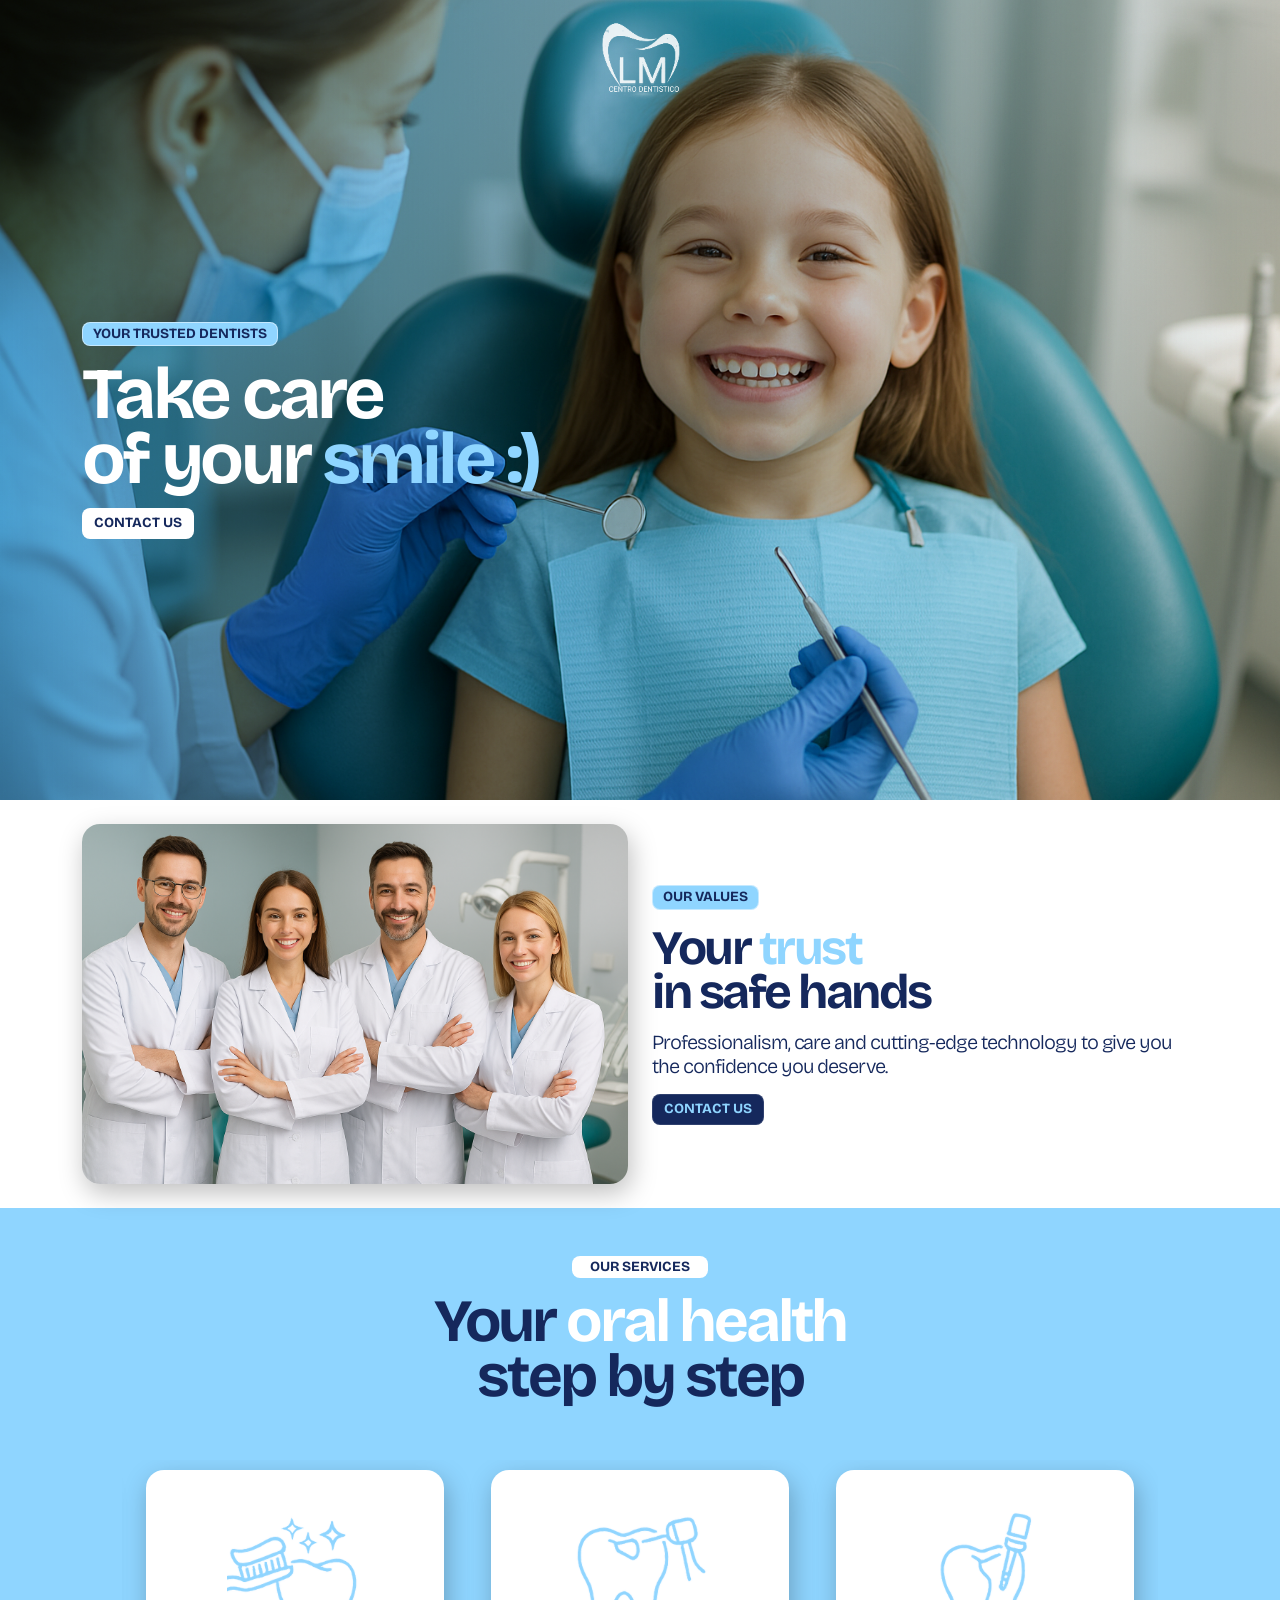
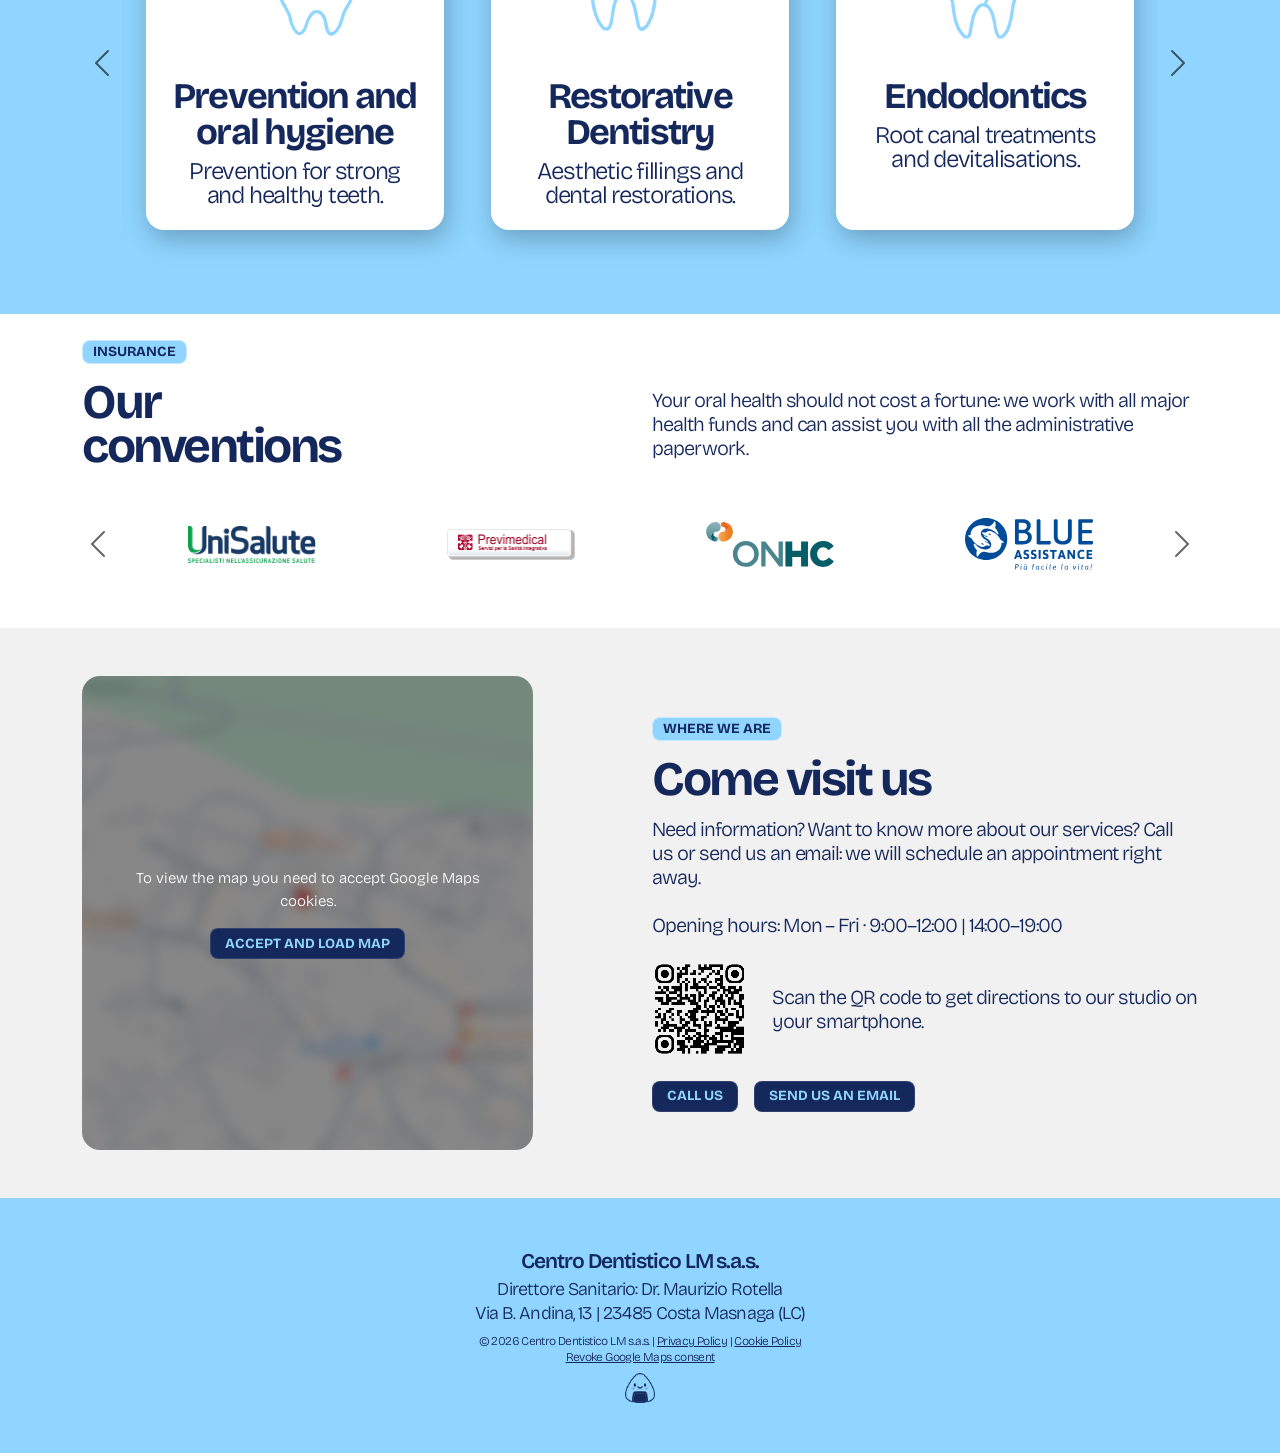
==== commit e76981d3: "Update from https://github.com/aerdnac1/studiodentisticolm/commit/80ca2aedcd6b2b915dec4bba6eaff5c6fe" ====
--- a/en/index.html
+++ b/en/index.html
@@ -1 +1 @@
-<!doctype html><html lang="en"><head><meta charset="UTF-8"><meta name="viewport" content="width=device-width,initial-scale=1"><meta http-equiv="Content-Security-Policy" content="default-src 'self'; script-src 'self'; style-src 'self' 'unsafe-inline'; frame-src https://www.google.com https://maps.google.com; img-src 'self' data: https:; font-src 'self'; connect-src 'none';"><meta http-equiv="X-Frame-Options" content="SAMEORIGIN"><meta http-equiv="X-Content-Type-Options" content="nosniff"><meta name="referrer" content="no-referrer-when-downgrade"><meta name="language" content="en"><meta name="description" content="Siamo uno studio dentistico dedicato a fornire cure dentali di alta qualità in un ambiente accogliente e professionale. Il nostro team di esperti è impegnato a garantire la salute orale dei nostri pazienti attraverso trattamenti personalizzati e tecnologie all&#39;avanguardia."><link rel="canonical" href="https://www.studiodentisticolm.it/en/"><meta property="og:title" content="Home — Centro Dentistico LM s.a.s."><meta property="og:description" content="Siamo uno studio dentistico dedicato a fornire cure dentali di alta qualità in un ambiente accogliente e professionale. Il nostro team di esperti è impegnato a garantire la salute orale dei nostri pazienti attraverso trattamenti personalizzati e tecnologie all&#39;avanguardia."><meta property="og:url" content="https://www.studiodentisticolm.it/en/"><meta property="og:type" content="website"><meta property="og:image" content="https://www.studiodentisticolm.it/img/hero/titolo-background@1x.png"><title>Home — Centro Dentistico LM s.a.s.</title><link rel="stylesheet" href="/css/bootstrap.min.css"><link rel="stylesheet" href="/css/style.css"></head><body><a href="#main-content" class="skip-link">Skip to main content</a><main id="main-content" aria-label="Main content"><section class="hero-section position-relative overflow-hidden" aria-labelledby="hero-heading"><img src="/img/hero/titolo-background@1x.png" alt="" class="hero-bg"><div class="hero-overlay position-absolute top-0 start-0 w-100 h-100"></div><div class="container-lg position-relative h-100 d-flex flex-column"><div class="row pt-3"><div class="col-12 text-center"><div class="hero-logo"><img src="/img/logos/dentista-logo@1x.png" alt="Logo Centro Dentistico LM" class="hero-logo-img"></div></div></div><div class="row flex-grow-1 align-items-end align-items-md-center pb-4"><div class="col-12 col-md-6 col-lg-5"><div class="row mb-3"><div class="col-12"><span class="section-badge hero-badge">Your trusted dentists</span></div></div><div class="row mb-3"><div class="col-12"><h1 id="hero-heading" class="hero-title">Take care<br>of your <span class="hero-title-accent">smile :)</span></h1></div></div><div class="row mb-4"><div class="col-12"><a href="mailto:centrodentisticolm@gmail.com" class="hero-cta">CONTACT US</a></div></div></div></div></div></section><section class="values-section py-3 py-md-4" aria-labelledby="values-heading"><div class="container-lg"><div class="row align-items-center g-4"><div class="col-12 col-md-6 order-2 order-md-1"><img src="/img/team/team@1x.png" alt="The team at Centro Dentistico LM" class="values-team-img"></div><div class="col-12 col-md-6 order-1 order-md-2"><div class="row mb-3"><div class="col-12"><span class="section-badge values-badge">Our values</span></div></div><div class="row mb-3"><div class="col-12"><h2 id="values-heading" class="values-title">Your <span class="values-title-accent">trust</span><br>in safe hands</h2></div></div><div class="row mb-3"><div class="col-12"><p class="values-text">Professionalism, care and cutting-edge technology to give you the confidence you deserve.</p></div></div><div class="row"><div class="col-12"><a href="mailto:centrodentisticolm@gmail.com" class="values-cta">CONTACT US</a></div></div></div></div></div></section><section class="services-section py-5" aria-labelledby="services-heading"><div class="container-lg"><div class="row justify-content-center mb-3"><div class="col-auto"><span class="section-badge services-badge">Our services</span></div></div><div class="row justify-content-center mb-5"><div class="col-12 text-center"><h2 id="services-heading" class="services-title">Your <span class="services-title-accent">oral health</span><br>step by step</h2></div></div><div class="d-md-none"><div class="mc-carousel services-carousel-wrap" data-mc-visible="1" data-mc-interval="3000"><div class="mc-viewport services-mc-viewport"><div class="mc-track"><div class="mc-item"><button class="services-card d-flex flex-column align-items-center" data-bs-toggle="modal" data-bs-target="#service-modal-igiene" aria-haspopup="dialog"><img src="/img/icons/01_igiene_orale@1x.png" alt="Prevention and oral hygiene" class="services-card-img"><h3 class="services-card-title">Prevention and oral hygiene</h3><p class="services-card-text mb-0">Prevention for strong and healthy teeth.</p></button></div><div class="mc-item"><button class="services-card d-flex flex-column align-items-center" data-bs-toggle="modal" data-bs-target="#service-modal-conservativa" aria-haspopup="dialog"><img src="/img/icons/02_conservativa@1x.png" alt="Restorative Dentistry" class="services-card-img"><h3 class="services-card-title">Restorative Dentistry</h3><p class="services-card-text mb-0">Aesthetic fillings and dental restorations.</p></button></div><div class="mc-item"><button class="services-card d-flex flex-column align-items-center" data-bs-toggle="modal" data-bs-target="#service-modal-endodonzia" aria-haspopup="dialog"><img src="/img/icons/03_endodonzia@1x.png" alt="Endodontics" class="services-card-img"><h3 class="services-card-title">Endodontics</h3><p class="services-card-text mb-0">Root canal treatments and devitalisations.</p></button></div><div class="mc-item"><button class="services-card d-flex flex-column align-items-center" data-bs-toggle="modal" data-bs-target="#service-modal-protesi" aria-haspopup="dialog"><img src="/img/icons/04_protesi@1x.png" alt="Prosthetics" class="services-card-img"><h3 class="services-card-title">Prosthetics</h3><p class="services-card-text mb-0">Fixed and removable.</p></button></div><div class="mc-item"><button class="services-card d-flex flex-column align-items-center" data-bs-toggle="modal" data-bs-target="#service-modal-implantologia" aria-haspopup="dialog"><img src="/img/icons/05_implantologia@1x.png" alt="Implantology" class="services-card-img"><h3 class="services-card-title">Implantology</h3><p class="services-card-text mb-0">Safe and long-lasting solutions.</p></button></div><div class="mc-item"><button class="services-card d-flex flex-column align-items-center" data-bs-toggle="modal" data-bs-target="#service-modal-ortodonzia" aria-haspopup="dialog"><img src="/img/icons/06_ortodonzia@1x.png" alt="Orthodontics" class="services-card-img"><h3 class="services-card-title">Orthodontics</h3><p class="services-card-text mb-0">Invisible aligners.</p></button></div><div class="mc-item"><button class="services-card d-flex flex-column align-items-center" data-bs-toggle="modal" data-bs-target="#service-modal-parodontologia" aria-haspopup="dialog"><img src="/img/icons/07_parodontologia@1x.png" alt="Periodontology" class="services-card-img"><h3 class="services-card-title">Periodontology</h3><p class="services-card-text mb-0">Treatment of gingivitis and periodontitis.</p></button></div><div class="mc-item"><button class="services-card d-flex flex-column align-items-center" data-bs-toggle="modal" data-bs-target="#service-modal-chirurgia" aria-haspopup="dialog"><img src="/img/icons/08_chirurgia@1x.png" alt="Oral Surgery" class="services-card-img"><h3 class="services-card-title">Oral Surgery</h3><p class="services-card-text mb-0">Extractions in complete safety.</p></button></div><div class="mc-item"><button class="services-card d-flex flex-column align-items-center" data-bs-toggle="modal" data-bs-target="#service-modal-estetica" aria-haspopup="dialog"><img src="/img/icons/09_estetica@1x.png" alt="Aesthetic Dentistry" class="services-card-img"><h3 class="services-card-title">Aesthetic Dentistry</h3><p class="services-card-text mb-0">Teeth whitening and dental veneers.</p></button></div></div></div><button class="mc-prev services-carousel-control" type="button" aria-label="Previous"><span class="carousel-control-prev-icon" aria-hidden="true"></span> <span class="visually-hidden">Previous</span></button> <button class="mc-next services-carousel-control" type="button" aria-label="Next"><span class="carousel-control-next-icon" aria-hidden="true"></span> <span class="visually-hidden">Next</span></button></div></div><div class="d-none d-md-block"><div class="mc-carousel services-carousel-wrap" data-mc-visible="3" data-mc-interval="3000"><div class="mc-viewport services-mc-viewport"><div class="mc-track"><div class="mc-item"><button class="services-card d-flex flex-column align-items-center" data-bs-toggle="modal" data-bs-target="#service-modal-igiene" aria-haspopup="dialog"><img src="/img/icons/01_igiene_orale@1x.png" alt="Prevention and oral hygiene" class="services-card-img"><h3 class="services-card-title">Prevention and oral hygiene</h3><p class="services-card-text mb-0">Prevention for strong and healthy teeth.</p></button></div><div class="mc-item"><button class="services-card d-flex flex-column align-items-center" data-bs-toggle="modal" data-bs-target="#service-modal-conservativa" aria-haspopup="dialog"><img src="/img/icons/02_conservativa@1x.png" alt="Restorative Dentistry" class="services-card-img"><h3 class="services-card-title">Restorative Dentistry</h3><p class="services-card-text mb-0">Aesthetic fillings and dental restorations.</p></button></div><div class="mc-item"><button class="services-card d-flex flex-column align-items-center" data-bs-toggle="modal" data-bs-target="#service-modal-endodonzia" aria-haspopup="dialog"><img src="/img/icons/03_endodonzia@1x.png" alt="Endodontics" class="services-card-img"><h3 class="services-card-title">Endodontics</h3><p class="services-card-text mb-0">Root canal treatments and devitalisations.</p></button></div><div class="mc-item"><button class="services-card d-flex flex-column align-items-center" data-bs-toggle="modal" data-bs-target="#service-modal-protesi" aria-haspopup="dialog"><img src="/img/icons/04_protesi@1x.png" alt="Prosthetics" class="services-card-img"><h3 class="services-card-title">Prosthetics</h3><p class="services-card-text mb-0">Fixed and removable.</p></button></div><div class="mc-item"><button class="services-card d-flex flex-column align-items-center" data-bs-toggle="modal" data-bs-target="#service-modal-implantologia" aria-haspopup="dialog"><img src="/img/icons/05_implantologia@1x.png" alt="Implantology" class="services-card-img"><h3 class="services-card-title">Implantology</h3><p class="services-card-text mb-0">Safe and long-lasting solutions.</p></button></div><div class="mc-item"><button class="services-card d-flex flex-column align-items-center" data-bs-toggle="modal" data-bs-target="#service-modal-ortodonzia" aria-haspopup="dialog"><img src="/img/icons/06_ortodonzia@1x.png" alt="Orthodontics" class="services-card-img"><h3 class="services-card-title">Orthodontics</h3><p class="services-card-text mb-0">Invisible aligners.</p></button></div><div class="mc-item"><button class="services-card d-flex flex-column align-items-center" data-bs-toggle="modal" data-bs-target="#service-modal-parodontologia" aria-haspopup="dialog"><img src="/img/icons/07_parodontologia@1x.png" alt="Periodontology" class="services-card-img"><h3 class="services-card-title">Periodontology</h3><p class="services-card-text mb-0">Treatment of gingivitis and periodontitis.</p></button></div><div class="mc-item"><button class="services-card d-flex flex-column align-items-center" data-bs-toggle="modal" data-bs-target="#service-modal-chirurgia" aria-haspopup="dialog"><img src="/img/icons/08_chirurgia@1x.png" alt="Oral Surgery" class="services-card-img"><h3 class="services-card-title">Oral Surgery</h3><p class="services-card-text mb-0">Extractions in complete safety.</p></button></div><div class="mc-item"><button class="services-card d-flex flex-column align-items-center" data-bs-toggle="modal" data-bs-target="#service-modal-estetica" aria-haspopup="dialog"><img src="/img/icons/09_estetica@1x.png" alt="Aesthetic Dentistry" class="services-card-img"><h3 class="services-card-title">Aesthetic Dentistry</h3><p class="services-card-text mb-0">Teeth whitening and dental veneers.</p></button></div></div></div><button class="mc-prev services-carousel-control" type="button" aria-label="Previous"><span class="carousel-control-prev-icon" aria-hidden="true"></span> <span class="visually-hidden">Previous</span></button> <button class="mc-next services-carousel-control" type="button" aria-label="Next"><span class="carousel-control-next-icon" aria-hidden="true"></span> <span class="visually-hidden">Next</span></button></div></div></div></section><div class="modal fade" id="service-modal-igiene" tabindex="-1" aria-labelledby="service-modal-igiene-label" aria-hidden="true"><div class="modal-dialog modal-dialog-centered"><div class="modal-content"><div class="modal-header border-0 pb-0"><h4 class="modal-title services-modal-title" id="service-modal-igiene-label">Prevention and oral hygiene</h4><button type="button" class="btn-close" data-bs-dismiss="modal" aria-label="Close"></button></div><div class="modal-body pt-2"><p class="services-modal-subtitle">Prevention and Oral Hygiene: professional oral hygiene (scaling, check-ups, fissure sealants, fluoride prophylaxis and oral hygiene education)</p><p class="services-modal-description">Prevention is the foundation of a healthy mouth. Through regular check-ups and professional oral hygiene sessions, we help patients prevent cavities, gingivitis and other oral diseases. We educate adults and children on proper daily hygiene to keep their smile healthy over time.</p></div></div></div></div><div class="modal fade" id="service-modal-conservativa" tabindex="-1" aria-labelledby="service-modal-conservativa-label" aria-hidden="true"><div class="modal-dialog modal-dialog-centered"><div class="modal-content"><div class="modal-header border-0 pb-0"><h4 class="modal-title services-modal-title" id="service-modal-conservativa-label">Restorative Dentistry</h4><button type="button" class="btn-close" data-bs-dismiss="modal" aria-label="Close"></button></div><div class="modal-body pt-2"><p class="services-modal-subtitle">Restorative Dentistry: aesthetic fillings and dental restorations</p><p class="services-modal-description">We treat teeth damaged by decay or trauma, preserving as much of the natural tooth structure as possible. We use high-quality aesthetic materials for functional and long-lasting fillings and restorations.</p></div></div></div></div><div class="modal fade" id="service-modal-endodonzia" tabindex="-1" aria-labelledby="service-modal-endodonzia-label" aria-hidden="true"><div class="modal-dialog modal-dialog-centered"><div class="modal-content"><div class="modal-header border-0 pb-0"><h4 class="modal-title services-modal-title" id="service-modal-endodonzia-label">Endodontics</h4><button type="button" class="btn-close" data-bs-dismiss="modal" aria-label="Close"></button></div><div class="modal-body pt-2"><p class="services-modal-subtitle">Endodontics: devitalisations, root canal treatments and endodontic retreatments</p><p class="services-modal-description">When decay reaches the inner part of the tooth, we intervene with precise and painless root canal treatments. Our goal is to eliminate the infection, save the natural tooth and restore its functionality.</p></div></div></div></div><div class="modal fade" id="service-modal-protesi" tabindex="-1" aria-labelledby="service-modal-protesi-label" aria-hidden="true"><div class="modal-dialog modal-dialog-centered"><div class="modal-content"><div class="modal-header border-0 pb-0"><h4 class="modal-title services-modal-title" id="service-modal-protesi-label">Prosthetics</h4><button type="button" class="btn-close" data-bs-dismiss="modal" aria-label="Close"></button></div><div class="modal-body pt-2"><p class="services-modal-subtitle">Prosthetics: fixed and removable</p><p class="services-modal-description">We create custom fixed and removable prostheses, designed to ensure comfort, aesthetics and functionality. Each solution is tailored to restore a natural smile and proper chewing.</p></div></div></div></div><div class="modal fade" id="service-modal-implantologia" tabindex="-1" aria-labelledby="service-modal-implantologia-label" aria-hidden="true"><div class="modal-dialog modal-dialog-centered"><div class="modal-content"><div class="modal-header border-0 pb-0"><h4 class="modal-title services-modal-title" id="service-modal-implantologia-label">Implantology</h4><button type="button" class="btn-close" data-bs-dismiss="modal" aria-label="Close"></button></div><div class="modal-body pt-2"><p class="services-modal-subtitle">Implantology: dental implants, immediate loading implantology and bone regeneration</p><p class="services-modal-description">Dental implants are a safe and long-lasting solution for replacing one or more missing teeth. Thanks to modern techniques and high-quality materials, we restore aesthetics and functionality in a stable and reliable way.</p></div></div></div></div><div class="modal fade" id="service-modal-ortodonzia" tabindex="-1" aria-labelledby="service-modal-ortodonzia-label" aria-hidden="true"><div class="modal-dialog modal-dialog-centered"><div class="modal-content"><div class="modal-header border-0 pb-0"><h4 class="modal-title services-modal-title" id="service-modal-ortodonzia-label">Orthodontics</h4><button type="button" class="btn-close" data-bs-dismiss="modal" aria-label="Close"></button></div><div class="modal-body pt-2"><p class="services-modal-subtitle">Orthodontics: invisible aligners</p><p class="services-modal-description">We correct dental misalignments and chewing problems in children, adolescents and adults. We offer solutions such as invisible orthodontic treatments, designed to combine effectiveness and discretion.</p></div></div></div></div><div class="modal fade" id="service-modal-parodontologia" tabindex="-1" aria-labelledby="service-modal-parodontologia-label" aria-hidden="true"><div class="modal-dialog modal-dialog-centered"><div class="modal-content"><div class="modal-header border-0 pb-0"><h4 class="modal-title services-modal-title" id="service-modal-parodontologia-label">Periodontology</h4><button type="button" class="btn-close" data-bs-dismiss="modal" aria-label="Close"></button></div><div class="modal-body pt-2"><p class="services-modal-subtitle">Periodontology: treatment of gingivitis, periodontitis, root planing and periodontal surgery</p><p class="services-modal-description">We treat gum diseases such as gingivitis and periodontitis, with targeted therapies to preserve the health of the tooth&#39;s supporting tissues and prevent tooth loss.</p></div></div></div></div><div class="modal fade" id="service-modal-chirurgia" tabindex="-1" aria-labelledby="service-modal-chirurgia-label" aria-hidden="true"><div class="modal-dialog modal-dialog-centered"><div class="modal-content"><div class="modal-header border-0 pb-0"><h4 class="modal-title services-modal-title" id="service-modal-chirurgia-label">Oral Surgery</h4><button type="button" class="btn-close" data-bs-dismiss="modal" aria-label="Close"></button></div><div class="modal-body pt-2"><p class="services-modal-subtitle">Oral Surgery: extractions in complete safety</p><p class="services-modal-description">We perform oral surgery procedures such as simple and complex extractions, including wisdom teeth, in a safe and controlled environment.</p></div></div></div></div><div class="modal fade" id="service-modal-estetica" tabindex="-1" aria-labelledby="service-modal-estetica-label" aria-hidden="true"><div class="modal-dialog modal-dialog-centered"><div class="modal-content"><div class="modal-header border-0 pb-0"><h4 class="modal-title services-modal-title" id="service-modal-estetica-label">Aesthetic Dentistry</h4><button type="button" class="btn-close" data-bs-dismiss="modal" aria-label="Close"></button></div><div class="modal-body pt-2"><p class="services-modal-subtitle">Aesthetic Dentistry: teeth whitening and dental veneers</p><p class="services-modal-description">We improve the aesthetics of the smile through treatments such as teeth whitening and veneers, to achieve whiter, more harmonious and natural-looking teeth.</p></div></div></div></div><section class="conventions-section py-4" aria-labelledby="conventions-heading"><div class="container-lg"><div class="row mb-3"><div class="col-12"><span class="section-badge conventions-badge">Insurance</span></div></div><div class="row align-items-center mb-3"><div class="col-12 col-md-6 mb-3 mb-md-0"><h2 id="conventions-heading" class="conventions-title">Our<br>conventions</h2></div><div class="col-12 col-md-6"><p class="conventions-text mb-0">Your oral health should not cost a fortune: we work with all major health funds and can assist you with all the administrative paperwork.</p></div></div><div class="d-md-none"><div class="mc-carousel conventions-carousel-wrap" data-mc-visible="2" data-mc-interval="3000"><div class="mc-viewport"><div class="mc-track"><div class="mc-item"><div class="conventions-logo-card d-flex align-items-center justify-content-center"><img src="/img/conventions/unisalute@1x.png" alt="UniSalute" class="conventions-logo-img"></div></div><div class="mc-item"><div class="conventions-logo-card d-flex align-items-center justify-content-center"><img src="/img/conventions/previmedical@1x.png" alt="Previmedical" class="conventions-logo-img"></div></div><div class="mc-item"><div class="conventions-logo-card d-flex align-items-center justify-content-center"><img src="/img/conventions/odontonetwork@1x.svg" alt="OdontoNetwork" class="conventions-logo-img"></div></div><div class="mc-item"><div class="conventions-logo-card d-flex align-items-center justify-content-center"><img src="/img/conventions/blueassistance@1x.svg" alt="Blue Assistance" class="conventions-logo-img"></div></div><div class="mc-item"><div class="conventions-logo-card d-flex align-items-center justify-content-center"><img src="/img/conventions/sanilog@1x.webp" alt="Sanilog" class="conventions-logo-img"></div></div><div class="mc-item"><div class="conventions-logo-card d-flex align-items-center justify-content-center"><img src="/img/conventions/metasalute@1x.png" alt="MetaSalute" class="conventions-logo-img"></div></div></div></div><button class="mc-prev conventions-carousel-control" type="button" aria-label="Previous"><span class="carousel-control-prev-icon" aria-hidden="true"></span> <span class="visually-hidden">Previous</span></button> <button class="mc-next conventions-carousel-control" type="button" aria-label="Next"><span class="carousel-control-next-icon" aria-hidden="true"></span> <span class="visually-hidden">Next</span></button></div></div><div class="d-none d-md-block"><div class="mc-carousel conventions-carousel-wrap" data-mc-visible="4" data-mc-interval="3000"><div class="mc-viewport"><div class="mc-track"><div class="mc-item"><div class="conventions-logo-card d-flex align-items-center justify-content-center"><img src="/img/conventions/unisalute@1x.png" alt="UniSalute" class="conventions-logo-img"></div></div><div class="mc-item"><div class="conventions-logo-card d-flex align-items-center justify-content-center"><img src="/img/conventions/previmedical@1x.png" alt="Previmedical" class="conventions-logo-img"></div></div><div class="mc-item"><div class="conventions-logo-card d-flex align-items-center justify-content-center"><img src="/img/conventions/odontonetwork@1x.svg" alt="OdontoNetwork" class="conventions-logo-img"></div></div><div class="mc-item"><div class="conventions-logo-card d-flex align-items-center justify-content-center"><img src="/img/conventions/blueassistance@1x.svg" alt="Blue Assistance" class="conventions-logo-img"></div></div><div class="mc-item"><div class="conventions-logo-card d-flex align-items-center justify-content-center"><img src="/img/conventions/sanilog@1x.webp" alt="Sanilog" class="conventions-logo-img"></div></div><div class="mc-item"><div class="conventions-logo-card d-flex align-items-center justify-content-center"><img src="/img/conventions/metasalute@1x.png" alt="MetaSalute" class="conventions-logo-img"></div></div></div></div><button class="mc-prev conventions-carousel-control" type="button" aria-label="Previous"><span class="carousel-control-prev-icon" aria-hidden="true"></span> <span class="visually-hidden">Previous</span></button> <button class="mc-next conventions-carousel-control" type="button" aria-label="Next"><span class="carousel-control-next-icon" aria-hidden="true"></span> <span class="visually-hidden">Next</span></button></div></div></div></section><section class="location-section py-5" id="contatti" aria-labelledby="location-heading"><div class="container-lg"><div class="row g-4 align-items-center"><div class="col-12 col-md-5 order-2 order-md-1 d-flex justify-content-center justify-content-md-start"><a href="https://maps.google.com/?q=Via+B.+Andina,+13,+23485+Costa+Masnaga+LC" target="_blank" rel="noopener noreferrer" class="location-map-link d-md-none"><img src="/img/maps/studio-map@1x.png" alt="Mappa Studio Dentistico LM" class="location-map-img"> <span class="location-map-btn">Tap to open maps</span></a><div class="location-map-consent d-none d-md-flex" id="mapConsentBox" data-src="https://maps.google.com/maps?q=Via+B.+Andina,+13,+23485+Costa+Masnaga+LC&amp;t=&amp;z=16&amp;ie=UTF8&amp;iwloc=&amp;output=embed"><div class="text-center"><p class="location-map-consent-text">To view the map you need to accept Google Maps cookies.</p><button class="location-cta mx-auto" id="mapConsentBtn">Accept and load map</button></div></div><iframe class="location-map-iframe map-hidden" id="mapIframe" sandbox="allow-same-origin allow-scripts allow-popups" allowfullscreen="" referrerpolicy="no-referrer-when-downgrade" title="Mappa Studio Dentistico LM"></iframe></div><div class="col-md-1 d-none d-md-block order-md-2"></div><div class="col-12 col-md-6 order-1 order-md-3"><div class="row mb-3"><div class="col-12"><span class="section-badge location-badge">Where we are</span></div></div><div class="row mb-3"><div class="col-12"><h2 id="location-heading" class="location-title">Come visit us</h2></div></div><div class="row mb-4"><div class="col-12"><p class="location-text mb-0">Need information? Want to know more about our services? Call us or send us an email: we will schedule an appointment right away.</p></div></div><div class="row mb-4"><div class="col-12"><p class="location-text mb-0">Opening hours: Mon – Fri · 9:00–12:00 | 14:00–19:00</p></div></div><div class="row mb-4 d-none d-md-flex align-items-center"><div class="col-auto"><img src="/img/qr-code@1x.png" alt="QR Code for directions to the studio" class="location-qr-img"></div><div class="col"><p class="location-text mb-0">Scan the QR code to get directions to our studio on your smartphone.</p></div></div><div class="row"><div class="col-12"><div class="d-flex flex-wrap gap-3"><a href="tel:+39 031 855467" class="location-cta">Call us</a> <a href="mailto:centrodentisticolm@gmail.com" class="location-cta">Send us an email</a></div></div></div></div></div></div></section></main><footer class="footer-section" aria-label="Site footer"><div class="container-lg h-100 d-flex flex-column justify-content-center align-items-center"><div class="text-center mb-2"><p class="footer-title mb-1">Centro Dentistico LM s.a.s.</p><p class="footer-info mb-0">Direttore Sanitario: Dr. Maurizio Rotella</p><p class="footer-info mb-0">Via B. Andina, 13 - 23485 Costa Masnaga (LC)</p></div><div class="text-center mb-2"><p class="footer-legal mb-0">© 2026 Centro Dentistico LM s.a.s.&nbsp;|&nbsp;<a href="/en/privacy-policy/" class="footer-link">Privacy Policy</a>&nbsp;|&nbsp;<a href="/en/cookie-policy/" class="footer-link">Cookie Policy</a></p><p class="footer-legal mb-0"><button id="resetPrivacyBtn" class="footer-link footer-reset-btn">Revoke Google Maps consent</button></p></div><div class="text-center"><img src="/img/logos/onigiri-studio-icon@1x.png" alt="Onigiri Studio" class="footer-logo"></div></div></footer><script src="/js/bootstrap.bundle.min.js"></script><script src="/js/script.js"></script></body></html>+<!doctype html><html lang="en"><head><meta charset="UTF-8"><meta name="viewport" content="width=device-width,initial-scale=1"><meta http-equiv="Content-Security-Policy" content="default-src 'self'; script-src 'self'; style-src 'self' 'unsafe-inline'; frame-src https://www.google.com https://maps.google.com; img-src 'self' data: https:; font-src 'self'; connect-src 'none';"><meta http-equiv="X-Frame-Options" content="SAMEORIGIN"><meta http-equiv="X-Content-Type-Options" content="nosniff"><meta name="referrer" content="no-referrer-when-downgrade"><meta name="language" content="en"><meta name="description" content="Siamo uno studio dentistico dedicato a fornire cure dentali di alta qualità in un ambiente accogliente e professionale. Il nostro team di esperti è impegnato a garantire la salute orale dei nostri pazienti attraverso trattamenti personalizzati e tecnologie all&#39;avanguardia."><link rel="canonical" href="https://www.studiodentisticolm.it/en/"><meta property="og:title" content="Home — Centro Dentistico LM s.a.s."><meta property="og:description" content="Siamo uno studio dentistico dedicato a fornire cure dentali di alta qualità in un ambiente accogliente e professionale. Il nostro team di esperti è impegnato a garantire la salute orale dei nostri pazienti attraverso trattamenti personalizzati e tecnologie all&#39;avanguardia."><meta property="og:url" content="https://www.studiodentisticolm.it/en/"><meta property="og:type" content="website"><meta property="og:image" content="https://www.studiodentisticolm.it/img/hero/titolo-background@1x.png"><title>Home — Centro Dentistico LM s.a.s.</title><link rel="stylesheet" href="/css/bootstrap.min.css"><link rel="stylesheet" href="/css/style.css"></head><body data-email-user="centrodentisticolm" data-email-domain="gmail.com" data-phone-int="+39" data-phone-prefix="031" data-phone-number="855467"><a href="#main-content" class="skip-link">Skip to main content</a><main id="main-content" aria-label="Main content"><section class="hero-section position-relative overflow-hidden" aria-labelledby="hero-heading"><img src="/img/hero/titolo-background@1x.png" alt="" class="hero-bg"><div class="hero-overlay position-absolute top-0 start-0 w-100 h-100"></div><div class="container-lg position-relative h-100 d-flex flex-column"><div class="row pt-3"><div class="col-12 text-center"><div class="hero-logo"><img src="/img/logos/dentista-logo@1x.png" alt="Logo Centro Dentistico LM" class="hero-logo-img"></div></div></div><div class="row flex-grow-1 align-items-end align-items-md-center pb-4"><div class="col-12 col-md-6 col-lg-5"><div class="row mb-3"><div class="col-12"><span class="section-badge hero-badge">Your trusted dentists</span></div></div><div class="row mb-3"><div class="col-12"><h1 id="hero-heading" class="hero-title">Take care<br>of your <span class="hero-title-accent">smile :)</span></h1></div></div><div class="row mb-4"><div class="col-12"><a href="mailto:#" class="hero-cta email-link">CONTACT US</a></div></div></div></div></div></section><section class="values-section py-3 py-md-4" aria-labelledby="values-heading"><div class="container-lg"><div class="row align-items-center g-4"><div class="col-12 col-md-6 order-2 order-md-1"><img src="/img/team/team@1x.png" alt="The team at Centro Dentistico LM" class="values-team-img"></div><div class="col-12 col-md-6 order-1 order-md-2"><div class="row mb-3"><div class="col-12"><span class="section-badge values-badge">Our values</span></div></div><div class="row mb-3"><div class="col-12"><h2 id="values-heading" class="values-title">Your <span class="values-title-accent">trust</span><br>in safe hands</h2></div></div><div class="row mb-3"><div class="col-12"><p class="values-text">Professionalism, care and cutting-edge technology to give you the confidence you deserve.</p></div></div><div class="row"><div class="col-12"><a href="mailto:#" class="values-cta email-link">CONTACT US</a></div></div></div></div></div></section><section class="services-section py-5" aria-labelledby="services-heading"><div class="container-lg"><div class="row justify-content-center mb-3"><div class="col-auto"><span class="section-badge services-badge">Our services</span></div></div><div class="row justify-content-center mb-5"><div class="col-12 text-center"><h2 id="services-heading" class="services-title">Your <span class="services-title-accent">oral health</span><br>step by step</h2></div></div><div class="d-md-none"><div class="mc-carousel services-carousel-wrap" data-mc-visible="1" data-mc-interval="3000"><div class="mc-viewport services-mc-viewport"><div class="mc-track"><div class="mc-item"><button class="services-card d-flex flex-column align-items-center" data-bs-toggle="modal" data-bs-target="#service-modal-igiene" aria-haspopup="dialog"><img src="/img/icons/01_igiene_orale@1x.png" alt="Prevention and oral hygiene" class="services-card-img"><h3 class="services-card-title">Prevention and oral hygiene</h3><p class="services-card-text mb-0">Prevention for strong and healthy teeth.</p></button></div><div class="mc-item"><button class="services-card d-flex flex-column align-items-center" data-bs-toggle="modal" data-bs-target="#service-modal-conservativa" aria-haspopup="dialog"><img src="/img/icons/02_conservativa@1x.png" alt="Restorative Dentistry" class="services-card-img"><h3 class="services-card-title">Restorative Dentistry</h3><p class="services-card-text mb-0">Aesthetic fillings and dental restorations.</p></button></div><div class="mc-item"><button class="services-card d-flex flex-column align-items-center" data-bs-toggle="modal" data-bs-target="#service-modal-endodonzia" aria-haspopup="dialog"><img src="/img/icons/03_endodonzia@1x.png" alt="Endodontics" class="services-card-img"><h3 class="services-card-title">Endodontics</h3><p class="services-card-text mb-0">Root canal treatments and devitalisations.</p></button></div><div class="mc-item"><button class="services-card d-flex flex-column align-items-center" data-bs-toggle="modal" data-bs-target="#service-modal-protesi" aria-haspopup="dialog"><img src="/img/icons/04_protesi@1x.png" alt="Prosthetics" class="services-card-img"><h3 class="services-card-title">Prosthetics</h3><p class="services-card-text mb-0">Fixed and removable.</p></button></div><div class="mc-item"><button class="services-card d-flex flex-column align-items-center" data-bs-toggle="modal" data-bs-target="#service-modal-implantologia" aria-haspopup="dialog"><img src="/img/icons/05_implantologia@1x.png" alt="Implantology" class="services-card-img"><h3 class="services-card-title">Implantology</h3><p class="services-card-text mb-0">Safe and long-lasting solutions.</p></button></div><div class="mc-item"><button class="services-card d-flex flex-column align-items-center" data-bs-toggle="modal" data-bs-target="#service-modal-ortodonzia" aria-haspopup="dialog"><img src="/img/icons/06_ortodonzia@1x.png" alt="Orthodontics" class="services-card-img"><h3 class="services-card-title">Orthodontics</h3><p class="services-card-text mb-0">Invisible aligners.</p></button></div><div class="mc-item"><button class="services-card d-flex flex-column align-items-center" data-bs-toggle="modal" data-bs-target="#service-modal-parodontologia" aria-haspopup="dialog"><img src="/img/icons/07_parodontologia@1x.png" alt="Periodontology" class="services-card-img"><h3 class="services-card-title">Periodontology</h3><p class="services-card-text mb-0">Treatment of gingivitis and periodontitis.</p></button></div><div class="mc-item"><button class="services-card d-flex flex-column align-items-center" data-bs-toggle="modal" data-bs-target="#service-modal-chirurgia" aria-haspopup="dialog"><img src="/img/icons/08_chirurgia@1x.png" alt="Oral Surgery" class="services-card-img"><h3 class="services-card-title">Oral Surgery</h3><p class="services-card-text mb-0">Extractions in complete safety.</p></button></div><div class="mc-item"><button class="services-card d-flex flex-column align-items-center" data-bs-toggle="modal" data-bs-target="#service-modal-estetica" aria-haspopup="dialog"><img src="/img/icons/09_estetica@1x.png" alt="Aesthetic Dentistry" class="services-card-img"><h3 class="services-card-title">Aesthetic Dentistry</h3><p class="services-card-text mb-0">Teeth whitening and dental veneers.</p></button></div></div></div><button class="mc-prev services-carousel-control" type="button" aria-label="Previous"><span class="carousel-control-prev-icon" aria-hidden="true"></span> <span class="visually-hidden">Previous</span></button> <button class="mc-next services-carousel-control" type="button" aria-label="Next"><span class="carousel-control-next-icon" aria-hidden="true"></span> <span class="visually-hidden">Next</span></button></div></div><div class="d-none d-md-block"><div class="mc-carousel services-carousel-wrap" data-mc-visible="3" data-mc-interval="3000"><div class="mc-viewport services-mc-viewport"><div class="mc-track"><div class="mc-item"><button class="services-card d-flex flex-column align-items-center" data-bs-toggle="modal" data-bs-target="#service-modal-igiene" aria-haspopup="dialog"><img src="/img/icons/01_igiene_orale@1x.png" alt="Prevention and oral hygiene" class="services-card-img"><h3 class="services-card-title">Prevention and oral hygiene</h3><p class="services-card-text mb-0">Prevention for strong and healthy teeth.</p></button></div><div class="mc-item"><button class="services-card d-flex flex-column align-items-center" data-bs-toggle="modal" data-bs-target="#service-modal-conservativa" aria-haspopup="dialog"><img src="/img/icons/02_conservativa@1x.png" alt="Restorative Dentistry" class="services-card-img"><h3 class="services-card-title">Restorative Dentistry</h3><p class="services-card-text mb-0">Aesthetic fillings and dental restorations.</p></button></div><div class="mc-item"><button class="services-card d-flex flex-column align-items-center" data-bs-toggle="modal" data-bs-target="#service-modal-endodonzia" aria-haspopup="dialog"><img src="/img/icons/03_endodonzia@1x.png" alt="Endodontics" class="services-card-img"><h3 class="services-card-title">Endodontics</h3><p class="services-card-text mb-0">Root canal treatments and devitalisations.</p></button></div><div class="mc-item"><button class="services-card d-flex flex-column align-items-center" data-bs-toggle="modal" data-bs-target="#service-modal-protesi" aria-haspopup="dialog"><img src="/img/icons/04_protesi@1x.png" alt="Prosthetics" class="services-card-img"><h3 class="services-card-title">Prosthetics</h3><p class="services-card-text mb-0">Fixed and removable.</p></button></div><div class="mc-item"><button class="services-card d-flex flex-column align-items-center" data-bs-toggle="modal" data-bs-target="#service-modal-implantologia" aria-haspopup="dialog"><img src="/img/icons/05_implantologia@1x.png" alt="Implantology" class="services-card-img"><h3 class="services-card-title">Implantology</h3><p class="services-card-text mb-0">Safe and long-lasting solutions.</p></button></div><div class="mc-item"><button class="services-card d-flex flex-column align-items-center" data-bs-toggle="modal" data-bs-target="#service-modal-ortodonzia" aria-haspopup="dialog"><img src="/img/icons/06_ortodonzia@1x.png" alt="Orthodontics" class="services-card-img"><h3 class="services-card-title">Orthodontics</h3><p class="services-card-text mb-0">Invisible aligners.</p></button></div><div class="mc-item"><button class="services-card d-flex flex-column align-items-center" data-bs-toggle="modal" data-bs-target="#service-modal-parodontologia" aria-haspopup="dialog"><img src="/img/icons/07_parodontologia@1x.png" alt="Periodontology" class="services-card-img"><h3 class="services-card-title">Periodontology</h3><p class="services-card-text mb-0">Treatment of gingivitis and periodontitis.</p></button></div><div class="mc-item"><button class="services-card d-flex flex-column align-items-center" data-bs-toggle="modal" data-bs-target="#service-modal-chirurgia" aria-haspopup="dialog"><img src="/img/icons/08_chirurgia@1x.png" alt="Oral Surgery" class="services-card-img"><h3 class="services-card-title">Oral Surgery</h3><p class="services-card-text mb-0">Extractions in complete safety.</p></button></div><div class="mc-item"><button class="services-card d-flex flex-column align-items-center" data-bs-toggle="modal" data-bs-target="#service-modal-estetica" aria-haspopup="dialog"><img src="/img/icons/09_estetica@1x.png" alt="Aesthetic Dentistry" class="services-card-img"><h3 class="services-card-title">Aesthetic Dentistry</h3><p class="services-card-text mb-0">Teeth whitening and dental veneers.</p></button></div></div></div><button class="mc-prev services-carousel-control" type="button" aria-label="Previous"><span class="carousel-control-prev-icon" aria-hidden="true"></span> <span class="visually-hidden">Previous</span></button> <button class="mc-next services-carousel-control" type="button" aria-label="Next"><span class="carousel-control-next-icon" aria-hidden="true"></span> <span class="visually-hidden">Next</span></button></div></div></div></section><div class="modal fade" id="service-modal-igiene" tabindex="-1" aria-labelledby="service-modal-igiene-label" aria-hidden="true"><div class="modal-dialog modal-dialog-centered"><div class="modal-content"><div class="modal-header border-0 pb-0"><h4 class="modal-title services-modal-title" id="service-modal-igiene-label">Prevention and oral hygiene</h4><button type="button" class="btn-close" data-bs-dismiss="modal" aria-label="Close"></button></div><div class="modal-body pt-2"><p class="services-modal-subtitle">Prevention and Oral Hygiene: professional oral hygiene (scaling, check-ups, fissure sealants, fluoride prophylaxis and oral hygiene education)</p><p class="services-modal-description">Prevention is the foundation of a healthy mouth. Through regular check-ups and professional oral hygiene sessions, we help patients prevent cavities, gingivitis and other oral diseases. We educate adults and children on proper daily hygiene to keep their smile healthy over time.</p></div></div></div></div><div class="modal fade" id="service-modal-conservativa" tabindex="-1" aria-labelledby="service-modal-conservativa-label" aria-hidden="true"><div class="modal-dialog modal-dialog-centered"><div class="modal-content"><div class="modal-header border-0 pb-0"><h4 class="modal-title services-modal-title" id="service-modal-conservativa-label">Restorative Dentistry</h4><button type="button" class="btn-close" data-bs-dismiss="modal" aria-label="Close"></button></div><div class="modal-body pt-2"><p class="services-modal-subtitle">Restorative Dentistry: aesthetic fillings and dental restorations</p><p class="services-modal-description">We treat teeth damaged by decay or trauma, preserving as much of the natural tooth structure as possible. We use high-quality aesthetic materials for functional and long-lasting fillings and restorations.</p></div></div></div></div><div class="modal fade" id="service-modal-endodonzia" tabindex="-1" aria-labelledby="service-modal-endodonzia-label" aria-hidden="true"><div class="modal-dialog modal-dialog-centered"><div class="modal-content"><div class="modal-header border-0 pb-0"><h4 class="modal-title services-modal-title" id="service-modal-endodonzia-label">Endodontics</h4><button type="button" class="btn-close" data-bs-dismiss="modal" aria-label="Close"></button></div><div class="modal-body pt-2"><p class="services-modal-subtitle">Endodontics: devitalisations, root canal treatments and endodontic retreatments</p><p class="services-modal-description">When decay reaches the inner part of the tooth, we intervene with precise and painless root canal treatments. Our goal is to eliminate the infection, save the natural tooth and restore its functionality.</p></div></div></div></div><div class="modal fade" id="service-modal-protesi" tabindex="-1" aria-labelledby="service-modal-protesi-label" aria-hidden="true"><div class="modal-dialog modal-dialog-centered"><div class="modal-content"><div class="modal-header border-0 pb-0"><h4 class="modal-title services-modal-title" id="service-modal-protesi-label">Prosthetics</h4><button type="button" class="btn-close" data-bs-dismiss="modal" aria-label="Close"></button></div><div class="modal-body pt-2"><p class="services-modal-subtitle">Prosthetics: fixed and removable</p><p class="services-modal-description">We create custom fixed and removable prostheses, designed to ensure comfort, aesthetics and functionality. Each solution is tailored to restore a natural smile and proper chewing.</p></div></div></div></div><div class="modal fade" id="service-modal-implantologia" tabindex="-1" aria-labelledby="service-modal-implantologia-label" aria-hidden="true"><div class="modal-dialog modal-dialog-centered"><div class="modal-content"><div class="modal-header border-0 pb-0"><h4 class="modal-title services-modal-title" id="service-modal-implantologia-label">Implantology</h4><button type="button" class="btn-close" data-bs-dismiss="modal" aria-label="Close"></button></div><div class="modal-body pt-2"><p class="services-modal-subtitle">Implantology: dental implants, immediate loading implantology and bone regeneration</p><p class="services-modal-description">Dental implants are a safe and long-lasting solution for replacing one or more missing teeth. Thanks to modern techniques and high-quality materials, we restore aesthetics and functionality in a stable and reliable way.</p></div></div></div></div><div class="modal fade" id="service-modal-ortodonzia" tabindex="-1" aria-labelledby="service-modal-ortodonzia-label" aria-hidden="true"><div class="modal-dialog modal-dialog-centered"><div class="modal-content"><div class="modal-header border-0 pb-0"><h4 class="modal-title services-modal-title" id="service-modal-ortodonzia-label">Orthodontics</h4><button type="button" class="btn-close" data-bs-dismiss="modal" aria-label="Close"></button></div><div class="modal-body pt-2"><p class="services-modal-subtitle">Orthodontics: invisible aligners</p><p class="services-modal-description">We correct dental misalignments and chewing problems in children, adolescents and adults. We offer solutions such as invisible orthodontic treatments, designed to combine effectiveness and discretion.</p></div></div></div></div><div class="modal fade" id="service-modal-parodontologia" tabindex="-1" aria-labelledby="service-modal-parodontologia-label" aria-hidden="true"><div class="modal-dialog modal-dialog-centered"><div class="modal-content"><div class="modal-header border-0 pb-0"><h4 class="modal-title services-modal-title" id="service-modal-parodontologia-label">Periodontology</h4><button type="button" class="btn-close" data-bs-dismiss="modal" aria-label="Close"></button></div><div class="modal-body pt-2"><p class="services-modal-subtitle">Periodontology: treatment of gingivitis, periodontitis, root planing and periodontal surgery</p><p class="services-modal-description">We treat gum diseases such as gingivitis and periodontitis, with targeted therapies to preserve the health of the tooth&#39;s supporting tissues and prevent tooth loss.</p></div></div></div></div><div class="modal fade" id="service-modal-chirurgia" tabindex="-1" aria-labelledby="service-modal-chirurgia-label" aria-hidden="true"><div class="modal-dialog modal-dialog-centered"><div class="modal-content"><div class="modal-header border-0 pb-0"><h4 class="modal-title services-modal-title" id="service-modal-chirurgia-label">Oral Surgery</h4><button type="button" class="btn-close" data-bs-dismiss="modal" aria-label="Close"></button></div><div class="modal-body pt-2"><p class="services-modal-subtitle">Oral Surgery: extractions in complete safety</p><p class="services-modal-description">We perform oral surgery procedures such as simple and complex extractions, including wisdom teeth, in a safe and controlled environment.</p></div></div></div></div><div class="modal fade" id="service-modal-estetica" tabindex="-1" aria-labelledby="service-modal-estetica-label" aria-hidden="true"><div class="modal-dialog modal-dialog-centered"><div class="modal-content"><div class="modal-header border-0 pb-0"><h4 class="modal-title services-modal-title" id="service-modal-estetica-label">Aesthetic Dentistry</h4><button type="button" class="btn-close" data-bs-dismiss="modal" aria-label="Close"></button></div><div class="modal-body pt-2"><p class="services-modal-subtitle">Aesthetic Dentistry: teeth whitening and dental veneers</p><p class="services-modal-description">We improve the aesthetics of the smile through treatments such as teeth whitening and veneers, to achieve whiter, more harmonious and natural-looking teeth.</p></div></div></div></div><section class="conventions-section py-4" aria-labelledby="conventions-heading"><div class="container-lg"><div class="row mb-3"><div class="col-12"><span class="section-badge conventions-badge">Insurance</span></div></div><div class="row align-items-center mb-3"><div class="col-12 col-md-6 mb-3 mb-md-0"><h2 id="conventions-heading" class="conventions-title">Our<br>conventions</h2></div><div class="col-12 col-md-6"><p class="conventions-text mb-0">Your oral health should not cost a fortune: we work with all major health funds and can assist you with all the administrative paperwork.</p></div></div><div class="d-md-none"><div class="mc-carousel conventions-carousel-wrap" data-mc-visible="2" data-mc-interval="3000"><div class="mc-viewport"><div class="mc-track"><div class="mc-item"><div class="conventions-logo-card d-flex align-items-center justify-content-center"><img src="/img/conventions/unisalute@1x.png" alt="UniSalute" class="conventions-logo-img"></div></div><div class="mc-item"><div class="conventions-logo-card d-flex align-items-center justify-content-center"><img src="/img/conventions/previmedical@1x.png" alt="Previmedical" class="conventions-logo-img"></div></div><div class="mc-item"><div class="conventions-logo-card d-flex align-items-center justify-content-center"><img src="/img/conventions/odontonetwork@1x.svg" alt="OdontoNetwork" class="conventions-logo-img"></div></div><div class="mc-item"><div class="conventions-logo-card d-flex align-items-center justify-content-center"><img src="/img/conventions/blueassistance@1x.svg" alt="Blue Assistance" class="conventions-logo-img"></div></div><div class="mc-item"><div class="conventions-logo-card d-flex align-items-center justify-content-center"><img src="/img/conventions/sanilog@1x.webp" alt="Sanilog" class="conventions-logo-img"></div></div><div class="mc-item"><div class="conventions-logo-card d-flex align-items-center justify-content-center"><img src="/img/conventions/metasalute@1x.png" alt="MetaSalute" class="conventions-logo-img"></div></div></div></div><button class="mc-prev conventions-carousel-control" type="button" aria-label="Previous"><span class="carousel-control-prev-icon" aria-hidden="true"></span> <span class="visually-hidden">Previous</span></button> <button class="mc-next conventions-carousel-control" type="button" aria-label="Next"><span class="carousel-control-next-icon" aria-hidden="true"></span> <span class="visually-hidden">Next</span></button></div></div><div class="d-none d-md-block"><div class="mc-carousel conventions-carousel-wrap" data-mc-visible="4" data-mc-interval="3000"><div class="mc-viewport"><div class="mc-track"><div class="mc-item"><div class="conventions-logo-card d-flex align-items-center justify-content-center"><img src="/img/conventions/unisalute@1x.png" alt="UniSalute" class="conventions-logo-img"></div></div><div class="mc-item"><div class="conventions-logo-card d-flex align-items-center justify-content-center"><img src="/img/conventions/previmedical@1x.png" alt="Previmedical" class="conventions-logo-img"></div></div><div class="mc-item"><div class="conventions-logo-card d-flex align-items-center justify-content-center"><img src="/img/conventions/odontonetwork@1x.svg" alt="OdontoNetwork" class="conventions-logo-img"></div></div><div class="mc-item"><div class="conventions-logo-card d-flex align-items-center justify-content-center"><img src="/img/conventions/blueassistance@1x.svg" alt="Blue Assistance" class="conventions-logo-img"></div></div><div class="mc-item"><div class="conventions-logo-card d-flex align-items-center justify-content-center"><img src="/img/conventions/sanilog@1x.webp" alt="Sanilog" class="conventions-logo-img"></div></div><div class="mc-item"><div class="conventions-logo-card d-flex align-items-center justify-content-center"><img src="/img/conventions/metasalute@1x.png" alt="MetaSalute" class="conventions-logo-img"></div></div></div></div><button class="mc-prev conventions-carousel-control" type="button" aria-label="Previous"><span class="carousel-control-prev-icon" aria-hidden="true"></span> <span class="visually-hidden">Previous</span></button> <button class="mc-next conventions-carousel-control" type="button" aria-label="Next"><span class="carousel-control-next-icon" aria-hidden="true"></span> <span class="visually-hidden">Next</span></button></div></div></div></section><section class="location-section py-5" id="contatti" aria-labelledby="location-heading"><div class="container-lg"><div class="row g-4 align-items-center"><div class="col-12 col-md-5 order-2 order-md-1 d-flex justify-content-center justify-content-md-start"><button type="button" class="location-map-link d-md-none" data-bs-toggle="modal" data-bs-target="#maps-choice-modal" aria-haspopup="dialog"><img src="/img/maps/studio-map@1x.png" alt="Mappa Studio Dentistico LM" class="location-map-img"> <span class="location-map-btn">Tap to open maps</span></button><div class="location-map-consent d-none d-md-flex" id="mapConsentBox" data-src="https://maps.google.com/maps?q=Via+B.+Andina,+13,+23485+Costa+Masnaga+LC&amp;t=&amp;z=16&amp;ie=UTF8&amp;iwloc=&amp;output=embed"><div class="text-center"><p class="location-map-consent-text">To view the map you need to accept Google Maps cookies.</p><button class="location-cta mx-auto" id="mapConsentBtn">Accept and load map</button></div></div><iframe class="location-map-iframe map-hidden" id="mapIframe" sandbox="allow-same-origin allow-scripts allow-popups" allowfullscreen="" referrerpolicy="no-referrer-when-downgrade" title="Mappa Studio Dentistico LM"></iframe></div><div class="col-md-1 d-none d-md-block order-md-2"></div><div class="col-12 col-md-6 order-1 order-md-3"><div class="row mb-3"><div class="col-12"><span class="section-badge location-badge">Where we are</span></div></div><div class="row mb-3"><div class="col-12"><h2 id="location-heading" class="location-title">Come visit us</h2></div></div><div class="row mb-4"><div class="col-12"><p class="location-text mb-0">Need information? Want to know more about our services? Call us or send us an email: we will schedule an appointment right away.</p></div></div><div class="row mb-4"><div class="col-12"><p class="location-text mb-0">Opening hours: Mon – Fri · 9:00–12:00 | 14:00–19:00</p></div></div><div class="row mb-4 d-none d-md-flex align-items-center"><div class="col-auto"><img src="/img/qr-code@1x.png" alt="QR Code for directions to the studio" class="location-qr-img"></div><div class="col"><p class="location-text mb-0">Scan the QR code to get directions to our studio on your smartphone.</p></div></div><div class="row"><div class="col-12"><div class="d-flex flex-wrap gap-3"><a href="tel:" class="location-cta phone-link">Call us</a> <a href="mailto:#" class="location-cta email-link">Send us an email</a></div></div></div></div></div></div><div class="modal fade" id="maps-choice-modal" tabindex="-1" aria-labelledby="maps-choice-modal-label" aria-hidden="true"><div class="modal-dialog modal-dialog-centered"><div class="modal-content maps-choice-modal-content"><div class="modal-header border-0 pb-0"><h4 class="modal-title maps-choice-modal-title" id="maps-choice-modal-label">Choose how to open maps</h4><button type="button" class="btn-close" data-bs-dismiss="modal" aria-label="Close"></button></div><div class="modal-body pt-3"><div class="d-flex flex-column gap-2"><a href="https://maps.google.com/?q=Via+B.+Andina,+13,+23485+Costa+Masnaga+LC" target="_blank" rel="noopener noreferrer" class="maps-choice-btn">Open in Google Maps</a> <a href="https://maps.apple/p/30d4IB0Qpb2ZWI" target="_blank" rel="noopener noreferrer" class="maps-choice-btn">Open in Apple Maps</a> <a href="https://ul.waze.com/ul?place=ChIJE9BLxIChhkcRhQDbXxaYeRQ&amp;ll=45.77022720%2C9.27395290&amp;navigate=yes&amp;utm_campaign=default&amp;utm_source=waze_website&amp;utm_medium=lm_share_location" target="_blank" rel="noopener noreferrer" class="maps-choice-btn">Open in Waze</a></div></div></div></div></div></section></main><footer class="footer-section" aria-label="Site footer"><div class="container-lg h-100 d-flex flex-column justify-content-center align-items-center"><div class="text-center mb-2"><p class="footer-title mb-1">Centro Dentistico LM s.a.s.</p><p class="footer-info mb-0">Direttore Sanitario: Dr. Maurizio Rotella</p><p class="footer-info mb-0">Via B. Andina, 13 | 23485 Costa Masnaga (LC)</p></div><div class="text-center mb-2"><p class="footer-legal mb-0">© 2026 Centro Dentistico LM s.a.s.&nbsp;|&nbsp;<a href="/en/privacy-policy/" class="footer-link">Privacy Policy</a>&nbsp;|&nbsp;<a href="/en/cookie-policy/" class="footer-link">Cookie Policy</a></p><p class="footer-legal mb-0"><button id="resetPrivacyBtn" class="footer-link footer-reset-btn">Revoke Google Maps consent</button></p></div><div class="text-center"><img src="/img/logos/onigiri-studio-icon@1x.png" alt="Onigiri Studio" class="footer-logo"></div></div></footer><script src="/js/bootstrap.bundle.min.js"></script><script src="/js/script.js"></script></body></html>
--- a/css/style.css
+++ b/css/style.css
@@ -461,6 +461,60 @@
   margin-bottom: 0;
 }
 
+/* Maps choice modal */
+#maps-choice-modal .modal-content {
+  border-radius: 18px;
+  box-shadow: 3px 9px 26px 0px rgba(0, 0, 0, 0.25);
+  padding: 2rem;
+  position: relative;
+}
+
+#maps-choice-modal .modal-header {
+  padding: 0 0 0.5rem 0;
+}
+
+#maps-choice-modal .modal-body {
+  padding: 0;
+}
+
+#maps-choice-modal .btn-close {
+  position: absolute;
+  top: 1rem;
+  right: 1rem;
+}
+
+.maps-choice-modal-title {
+  color: rgba(21, 40, 92, 1);
+  font-family: var(--font-base);
+  font-size: 24px;
+  font-weight: 700;
+  letter-spacing: -1px;
+  line-height: 1.2;
+}
+
+.maps-choice-btn {
+  display: flex;
+  align-items: center;
+  justify-content: center;
+  width: 100%;
+  padding: 0.65rem 1rem;
+  border-radius: 8px;
+  background-color: rgba(21, 40, 92, 1);
+  color: rgba(143, 213, 255, 1);
+  font-family: var(--font-base);
+  font-size: 14px;
+  font-weight: 700;
+  text-decoration: none;
+  text-transform: uppercase;
+  letter-spacing: 0;
+  transition: background-color 0.2s ease, color 0.2s ease;
+}
+
+.maps-choice-btn:hover {
+  background-color: rgba(143, 213, 255, 1);
+  color: #15285C;
+}
+
 /* ============================================================
    SEZIONE: CONVENTIONS
    ============================================================ */
@@ -632,6 +686,7 @@
   position: relative;
   display: inline-block;
   text-decoration: none;
+  border: none;
 }
 
 .location-map-btn {
